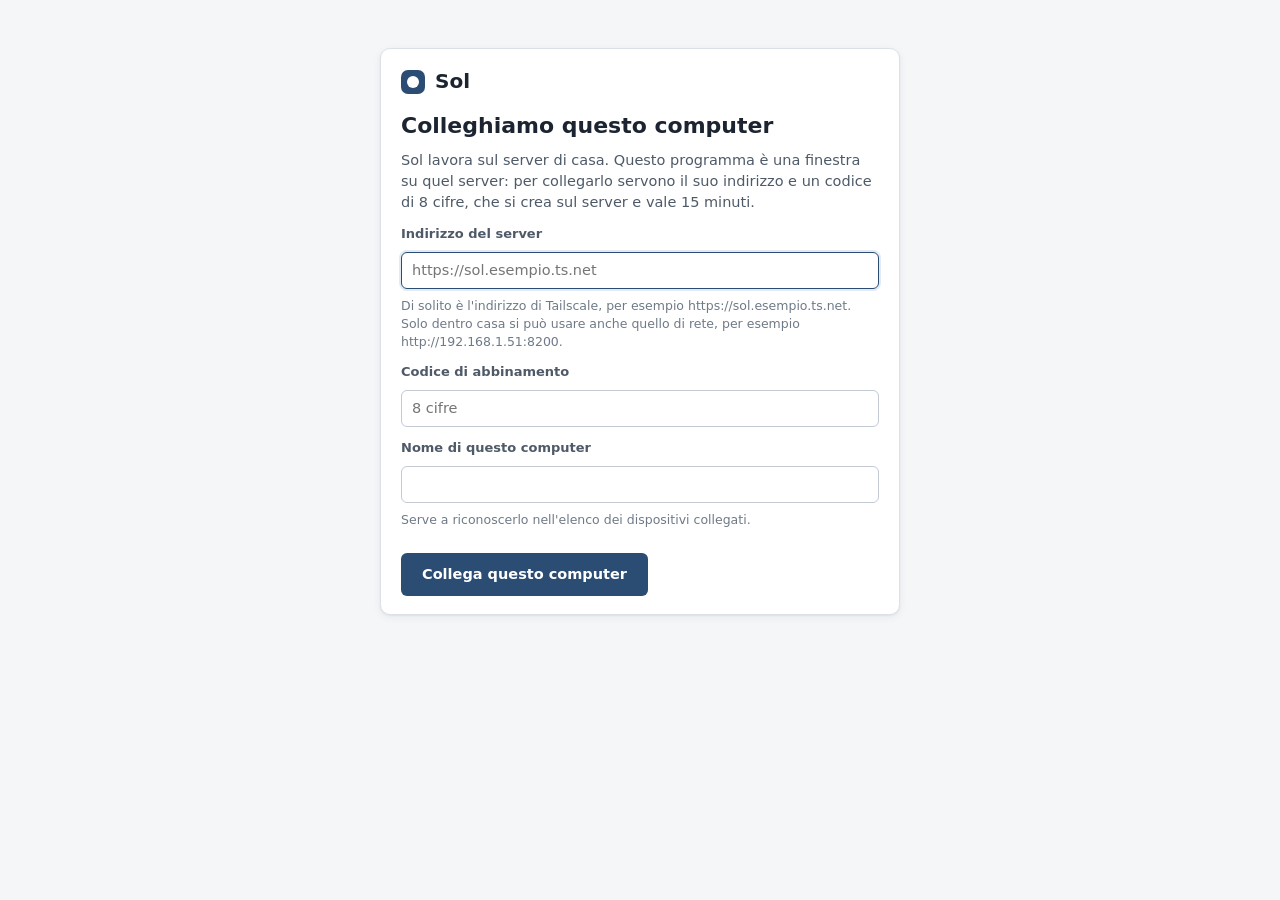
==== pc/ui/index.html @ dc0b940b "Sol PC 1.0.0: programma Windows per smistare e rispondere a mano C# .NET 8, WinForms + WebView2, int" ====
<!doctype html>
<html lang="it">
<head>
  <meta charset="utf-8">
  <meta name="viewport" content="width=device-width, initial-scale=1">
  <meta name="color-scheme" content="light dark">
  <!-- Solo file di questa cartella e solo chiamate a questa origine (/locale/* e /server/*): niente internet. -->
  <meta http-equiv="Content-Security-Policy" content="default-src 'none'; script-src 'self'; style-src 'self'; img-src 'self' data:; connect-src 'self'; base-uri 'none'; form-action 'none'">
  <title>Sol</title>
  <link rel="stylesheet" href="stile.css">
</head>
<body>
  <div id="app" class="app" aria-busy="true">
    <p class="avvio">Sol si sta aprendo…</p>
  </div>
  <div id="avvisi" class="avvisi" role="status" aria-live="polite"></div>
  <noscript><p class="avvio">Per funzionare Sol ha bisogno di JavaScript.</p></noscript>
  <script src="logica.js"></script>
  <script src="api.js"></script>
  <script src="app.js"></script>
</body>
</html>
---- pc/ui/stile.css ----
/*
 * Sol per il computer: l'aspetto.
 * Sobrio e professionale: blu ardesia come colore principale, un solo colore caldo
 * (ruggine) per l'urgenza, niente decorazioni. Tema chiaro e scuro secondo Windows.
 * Font di sistema, niente risorse da fuori.
 */

:root {
  color-scheme: light;
  --fondo: #F5F6F8;
  --superficie: #FFFFFF;
  --superficie-2: #EEF1F5;
  --superficie-3: #E4E8EE;
  --bordo: #DCE1E8;
  --bordo-forte: #C3CAD4;
  --testo: #1B2430;
  --testo-2: #4E5A68;
  --testo-3: #6F7A87;
  --primario: #2B4C73;
  --primario-forte: #213B5A;
  --primario-tenue: #E2EAF4;
  --su-primario: #FFFFFF;
  --selezione: #DCE6F2;
  --selezione-bordo: #2B4C73;
  --urgente: #A63A12;
  --urgente-tenue: #F9E8E1;
  --attenzione: #7A5300;
  --attenzione-tenue: #FAF0D9;
  --ok: #2C6449;
  --ok-tenue: #E1F0E7;
  --info-tenue: #E6EDF6;
  --ombra: 0 1px 2px rgba(20, 30, 45, 0.06), 0 2px 8px rgba(20, 30, 45, 0.06);
  --ombra-alta: 0 8px 28px rgba(20, 30, 45, 0.18);
  --velo: rgba(18, 24, 33, 0.38);
  --raggio: 8px;
  --carattere: "Segoe UI Variable Text", "Segoe UI", system-ui, sans-serif;
  --carattere-titoli: "Segoe UI Variable Display", "Segoe UI", system-ui, sans-serif;
  --carattere-fisso: "Cascadia Mono", Consolas, monospace;
}

@media (prefers-color-scheme: dark) {
  :root {
    color-scheme: dark;
    --fondo: #12161C;
    --superficie: #1A2029;
    --superficie-2: #212934;
    --superficie-3: #2A3340;
    --bordo: #2D3745;
    --bordo-forte: #3D4959;
    --testo: #E3E8EE;
    --testo-2: #AAB4C1;
    --testo-3: #838E9C;
    --primario: #8FB2DB;
    --primario-forte: #ABC6E6;
    --primario-tenue: #23354B;
    --su-primario: #0E1621;
    --selezione: #253A53;
    --selezione-bordo: #8FB2DB;
    --urgente: #F0916C;
    --urgente-tenue: #3A241B;
    --attenzione: #E4BE6A;
    --attenzione-tenue: #362C17;
    --ok: #86C9A4;
    --ok-tenue: #1C3326;
    --info-tenue: #1F2C3C;
    --ombra: 0 1px 2px rgba(0, 0, 0, 0.3);
    --ombra-alta: 0 10px 30px rgba(0, 0, 0, 0.5);
    --velo: rgba(0, 0, 0, 0.55);
  }
}

*, *::before, *::after { box-sizing: border-box; }

html, body {
  height: 100%;
  margin: 0;
  overflow: hidden;
}

body {
  background: var(--fondo);
  color: var(--testo);
  font-family: var(--carattere);
  font-size: 14.5px;
  line-height: 1.45;
  -webkit-font-smoothing: antialiased;
}

h1, h2, h3 { font-family: var(--carattere-titoli); font-weight: 600; margin: 0; }
h1 { font-size: 22px; }
h2 { font-size: 16.5px; }
h3 { font-size: 15px; }
p { margin: 0; }

a { color: var(--primario); }

:focus-visible { outline: 2px solid var(--primario); outline-offset: 2px; }

.avvio { padding: 40px; color: var(--testo-2); }

.app { height: 100%; display: flex; flex-direction: column; }

/* --- Icone --- */
.icona { width: 18px; height: 18px; flex: none; fill: none; stroke: currentColor; stroke-width: 1.7; stroke-linecap: round; stroke-linejoin: round; }

/* --- Barra in alto --- */
.barra {
  display: flex; align-items: center; gap: 16px;
  height: 48px; padding: 0 14px 0 18px;
  background: var(--superficie); border-bottom: 1px solid var(--bordo);
  flex: none;
}
.marchio { display: flex; align-items: center; gap: 9px; font-family: var(--carattere-titoli); font-weight: 650; font-size: 17px; letter-spacing: 0.2px; }
.sole { width: 18px; height: 18px; border-radius: 5px; background: var(--primario); position: relative; flex: none; }
.sole::after { content: ""; position: absolute; inset: 5px; border-radius: 50%; background: var(--superficie); }
.stato-rete { display: inline-flex; align-items: center; gap: 6px; font-size: 13px; color: var(--testo-2); }
.stato-rete .icona { width: 16px; height: 16px; }
.stato-rete.bene .icona { color: var(--ok); }
.stato-rete.male { color: var(--urgente); }
.spazio { flex: 1; }

/* --- Strisce di stato --- */
.strisce { flex: none; }
.striscia {
  display: flex; align-items: center; gap: 12px; flex-wrap: wrap;
  padding: 8px 18px; font-size: 13.5px; border-bottom: 1px solid var(--bordo);
}
.striscia.prova { background: var(--attenzione-tenue); color: var(--testo); }
.striscia.prova strong { color: var(--attenzione); }
.striscia.avvertenza { background: var(--attenzione-tenue); }
.striscia.pericolo { background: var(--urgente-tenue); }
.striscia.info { background: var(--info-tenue); }

/* --- Corpo a colonne --- */
.corpo { flex: 1; min-height: 0; display: flex; }

.menu {
  width: 236px; flex: none; overflow-y: auto;
  background: var(--superficie); border-right: 1px solid var(--bordo);
  padding: 10px 8px 16px;
}
.lista-menu { list-style: none; margin: 0; padding: 0; }
.lista-menu.altre { margin-top: 14px; padding-top: 10px; border-top: 1px solid var(--bordo); }
.titoletto {
  display: flex; align-items: baseline; justify-content: space-between;
  margin: 16px 10px 6px; font-size: 12px; font-weight: 600; color: var(--testo-3); text-transform: uppercase; letter-spacing: 0.4px;
}
.titoletto .suggerimento { text-transform: none; font-weight: 400; letter-spacing: 0; }
.voce {
  width: 100%; display: flex; align-items: center; gap: 10px;
  padding: 7px 10px; border: 1px solid transparent; border-radius: 6px;
  background: none; color: var(--testo); font: inherit; text-align: left; cursor: pointer;
}
.voce:hover { background: var(--superficie-2); }
.voce.attiva { background: var(--primario-tenue); color: var(--primario-forte); font-weight: 600; }
.voce.sopra { border-color: var(--primario); border-style: dashed; background: var(--primario-tenue); }
.voce .etichetta { flex: 1; min-width: 0; overflow: hidden; text-overflow: ellipsis; white-space: nowrap; }
.voce .icona { color: var(--testo-3); }
.voce.attiva .icona { color: var(--primario); }
.gruppo-dx { display: inline-flex; align-items: center; gap: 6px; }
.contatore {
  min-width: 22px; padding: 0 6px; border-radius: 10px; text-align: center;
  background: var(--primario); color: var(--su-primario); font-size: 12px; font-weight: 600; line-height: 20px;
}
.contatore.tenue { background: var(--superficie-3); color: var(--testo-2); }
h2 .contatore { margin-left: 8px; vertical-align: 2px; }
kbd {
  display: inline-block; min-width: 18px; padding: 0 5px; border: 1px solid var(--bordo-forte); border-bottom-width: 2px; border-radius: 4px;
  font-family: var(--carattere); font-size: 11.5px; line-height: 16px; text-align: center; color: var(--testo-2); background: var(--superficie);
}
.vuoto-piccolo { padding: 6px 10px; color: var(--testo-3); font-size: 13px; }

.area { flex: 1; min-width: 0; min-height: 0; display: flex; }
.area:not(.posta) { overflow-y: auto; display: block; }

/* --- Posta: elenco --- */
.colonna-elenco {
  width: 400px; min-width: 320px; flex: none; display: flex; flex-direction: column;
  border-right: 1px solid var(--bordo); background: var(--superficie);
}
.testa-elenco { padding: 12px 12px 8px; border-bottom: 1px solid var(--bordo); flex: none; }
.riga-cerca { position: relative; }
.icona-cerca { position: absolute; left: 10px; top: 9px; color: var(--testo-3); width: 16px; height: 16px; }
.cerca { width: 100%; padding-left: 34px !important; }
.riga-titolo { display: flex; align-items: center; justify-content: space-between; gap: 10px; margin-top: 10px; }
.titolo-elenco { font-size: 15px; min-width: 0; overflow: hidden; text-overflow: ellipsis; white-space: nowrap; }
.info-selezione { font-size: 12.5px; color: var(--primario); margin-top: 4px; }
.info-selezione:empty { display: none; }

.elenco-mail { list-style: none; margin: 0; padding: 0; overflow-y: auto; flex: 1; outline: none; }
.mail {
  padding: 9px 12px 9px 14px; border-bottom: 1px solid var(--bordo); cursor: default; position: relative;
  border-left: 3px solid transparent; user-select: none;
}
.mail:hover { background: var(--superficie-2); }
.mail.selezionata { background: var(--selezione); }
.mail.attiva { border-left-color: var(--selezione-bordo); }
.mail.non-letta::before { content: ""; position: absolute; left: 4px; top: 15px; width: 6px; height: 6px; border-radius: 50%; background: var(--primario); }
.riga-1 { display: flex; justify-content: space-between; gap: 10px; align-items: baseline; }
.mittente { font-weight: 500; overflow: hidden; text-overflow: ellipsis; white-space: nowrap; }
.mail.non-letta .mittente, .mail.non-letta .oggetto { font-weight: 650; }
.ora { font-size: 12px; color: var(--testo-3); flex: none; }
.oggetto { overflow: hidden; text-overflow: ellipsis; white-space: nowrap; font-size: 13.5px; }
.riassunto-breve { overflow: hidden; text-overflow: ellipsis; white-space: nowrap; font-size: 13px; color: var(--testo-2); }
.segni { display: flex; gap: 5px; flex-wrap: wrap; margin-top: 4px; }
.segni:empty { display: none; }
.segno {
  display: inline-flex; align-items: center; gap: 4px;
  padding: 0 7px; border-radius: 4px; font-size: 11.5px; line-height: 19px; font-weight: 500;
  background: var(--superficie-3); color: var(--testo-2); white-space: nowrap;
}
.segno.urgente { background: var(--urgente-tenue); color: var(--urgente); }
.segno.controllare { background: var(--attenzione-tenue); color: var(--attenzione); }
.segno.bozza { background: var(--primario-tenue); color: var(--primario-forte); }
.segno.rispondere { background: var(--info-tenue); color: var(--primario-forte); }
.segno.ok { background: var(--ok-tenue); color: var(--ok); }
.segno.gruppo { background: transparent; border: 1px solid var(--bordo); }
.segno.gruppo.grande { font-size: 13px; line-height: 24px; padding: 0 9px; }
.segno.gruppo .icona { width: 14px; height: 14px; }
.segno.tenue { background: transparent; color: var(--testo-3); padding-left: 0; }
.vuoto { padding: 24px 16px; color: var(--testo-2); list-style: none; }
.altre { padding: 12px; text-align: center; list-style: none; }
.trascinata {
  position: fixed; top: -100px; left: -100px; padding: 6px 12px; border-radius: 6px;
  background: var(--primario); color: var(--su-primario); font-size: 13px; max-width: 280px;
  overflow: hidden; text-overflow: ellipsis; white-space: nowrap;
}

/* --- Posta: lettura --- */
.lettura { flex: 1; min-width: 0; overflow-y: auto; padding: 22px 28px 40px; }
.vuoto-lettura { max-width: 520px; margin: 60px auto; text-align: center; color: var(--testo-2); display: flex; flex-direction: column; gap: 10px; align-items: center; }
.grande { font-size: 17px; color: var(--testo); font-weight: 600; }
.mail-aperta { max-width: 860px; }
.oggetto-grande { font-size: 21px; line-height: 1.3; margin-bottom: 12px; }
.intestazioni { display: grid; grid-template-columns: max-content 1fr; gap: 3px 14px; margin: 0 0 14px; font-size: 13.5px; }
.intestazioni dt { color: var(--testo-3); }
.intestazioni dd { margin: 0; overflow-wrap: anywhere; }
.riga-gruppo { display: flex; align-items: center; gap: 10px; flex-wrap: wrap; padding: 10px 0; border-top: 1px solid var(--bordo); border-bottom: 1px solid var(--bordo); }
.riga-segni { display: flex; align-items: center; gap: 8px; flex-wrap: wrap; margin: 10px 0; }
.riquadro { padding: 12px 14px; border-radius: var(--raggio); margin: 10px 0; display: flex; flex-direction: column; gap: 8px; }
.riquadro.controllare { background: var(--attenzione-tenue); }
.riquadro.prova { background: var(--attenzione-tenue); }
.riquadro.tenue { background: var(--superficie-2); }
.riassunto-mail { padding: 10px 14px; background: var(--superficie-2); border-radius: var(--raggio); margin: 12px 0; }
.etichetta-riassunto { display: block; font-size: 11.5px; font-weight: 600; text-transform: uppercase; letter-spacing: 0.4px; color: var(--testo-3); margin-bottom: 2px; }
.allegati { list-style: none; padding: 0; margin: 8px 0; display: flex; gap: 8px; flex-wrap: wrap; }
.allegati li { display: inline-flex; gap: 6px; align-items: center; padding: 4px 10px; border: 1px solid var(--bordo); border-radius: 6px; font-size: 13px; color: var(--testo-2); }
.allegati .icona { width: 15px; height: 15px; }
.corpo-mail { white-space: pre-wrap; overflow-wrap: anywhere; font-size: 14.5px; line-height: 1.55; padding: 14px 0 6px; }
.corpo-mail.piccolo { font-size: 13.5px; color: var(--testo-2); }
.tenue { color: var(--testo-3); }
.piccolo { font-size: 12.5px; }
.forte { font-weight: 600; }

.selezione-multipla { max-width: 620px; margin: 40px auto; display: flex; flex-direction: column; gap: 14px; }
.griglia-gruppi { display: grid; grid-template-columns: repeat(auto-fill, minmax(180px, 1fr)); gap: 8px; }
.griglia-gruppi .pulsante { justify-content: flex-start; }

/* --- Bozza --- */
.sezione-bozza { max-width: 860px; margin-top: 18px; }
.pannello-bozza { border: 1px solid var(--bordo); border-radius: var(--raggio); background: var(--superficie); padding: 14px 16px; box-shadow: var(--ombra); display: flex; flex-direction: column; gap: 8px; }
.pannello-bozza.con-errore { border-color: var(--urgente); }
.pannello-bozza.inviata { background: var(--ok-tenue); border-color: transparent; box-shadow: none; }
.pannello-bozza.scartata, .pannello-bozza.in-preparazione { box-shadow: none; background: var(--superficie-2); border-color: transparent; }
.testa-bozza { display: flex; align-items: baseline; justify-content: space-between; gap: 10px; }
.salvataggio { font-size: 12.5px; color: var(--testo-3); }
.salvataggio.errore { color: var(--urgente); }
.campo-bozza { display: grid; grid-template-columns: 70px 1fr; align-items: center; gap: 8px; }
.campo-bozza label { margin: 0; color: var(--testo-3); font-size: 13px; }
.testo-bozza { min-height: 260px; resize: vertical; line-height: 1.55; font-size: 14.5px; }
.azioni-bozza { display: flex; align-items: center; gap: 8px; flex-wrap: wrap; }
.bozza-assente { display: flex; flex-direction: column; gap: 10px; padding: 16px; border: 1px dashed var(--bordo-forte); border-radius: var(--raggio); }
.bozza-assente > .pulsante { align-self: flex-start; }
.blocco-istruzioni { display: flex; flex-direction: column; gap: 6px; }
.spazio-bozza:empty { display: none; }
.spazio-bozza { margin-top: 10px; }

/* --- Pagine (riassunti, scadenze, impostazioni...) --- */
.pagina { max-width: 900px; margin: 0 auto; padding: 24px 28px 60px; display: flex; flex-direction: column; gap: 16px; }
.spiega { color: var(--testo-2); }
.scheda { background: var(--superficie); border: 1px solid var(--bordo); border-radius: 10px; padding: 18px 20px; box-shadow: var(--ombra); display: flex; flex-direction: column; gap: 10px; }
.indice { display: flex; gap: 4px; flex-wrap: wrap; }
.riassunto-testo { font-size: 15px; line-height: 1.6; white-space: pre-wrap; }
.riferimento .icona { width: 13px; height: 13px; vertical-align: -2px; margin-right: 3px; }
.riferimento { display: inline-block; padding: 0 6px; margin: 0 1px; border-radius: 4px; background: var(--primario-tenue); color: var(--primario-forte); text-decoration: none; font-size: 13px; font-weight: 600; }
.riferimento:hover { text-decoration: underline; }
.risultato-riassunto { display: flex; flex-direction: column; gap: 8px; }
.risultato-riassunto:empty { display: none; }
.elenco-semplice { list-style: none; padding: 0; margin: 0; display: flex; flex-direction: column; gap: 4px; }
.elenco-schede { list-style: none; padding: 0; margin: 0; display: flex; flex-direction: column; }
.scheda-riga { display: flex; gap: 14px; align-items: flex-start; padding: 12px 0; border-top: 1px solid var(--bordo); }
.scheda-riga:first-child { border-top: none; }
.scheda-riga.colonna { flex-direction: column; align-items: stretch; }
.scheda-riga .riga { display: flex; gap: 14px; align-items: flex-start; }
.principale { flex: 1; min-width: 0; display: flex; flex-direction: column; gap: 2px; overflow-wrap: anywhere; }
.azioni { display: flex; align-items: center; gap: 8px; flex-wrap: wrap; }
.scheda-riga .azioni { flex: none; justify-content: flex-end; max-width: 55%; }
.riga-campi { display: flex; gap: 12px; align-items: flex-end; flex-wrap: wrap; }
.campo { display: flex; flex-direction: column; gap: 4px; }
.campo.largo { flex: 1; min-width: 220px; }
.modulo-casella { margin-top: 12px; padding: 16px; border-radius: var(--raggio); background: var(--superficie-2); display: flex; flex-direction: column; gap: 8px; }
.passi { margin: 0; padding-left: 20px; display: flex; flex-direction: column; gap: 4px; }
.passi .senza-numero { list-style: none; margin: 6px 0; }
.codice-grande { display: inline-block; font-family: var(--carattere-fisso); font-size: 28px; letter-spacing: 3px; padding: 6px 16px; border-radius: 8px; background: var(--superficie); border: 1px solid var(--bordo-forte); user-select: all; }
.chiedi-testo { padding: 12px; border-radius: var(--raggio); background: var(--superficie-2); display: flex; flex-direction: column; gap: 6px; }
.valore { font-weight: 600; color: var(--primario); }

/* --- Abbinamento --- */
.pagina-abbinamento { flex: 1; overflow-y: auto; display: flex; align-items: flex-start; justify-content: center; padding: 48px 16px; }
.abbinamento { width: 100%; max-width: 520px; gap: 8px; }
.abbinamento h1 { margin-top: 6px; }
.marchio-grande { display: flex; align-items: center; gap: 10px; font-family: var(--carattere-titoli); font-size: 20px; font-weight: 650; }
.marchio-grande .sole { width: 24px; height: 24px; border-radius: 7px; }
.marchio-grande .sole::after { inset: 6px; }
.abbinamento .pulsante.grande { margin-top: 8px; align-self: flex-start; }

/* --- Campi --- */
label { display: block; font-size: 13px; font-weight: 600; color: var(--testo-2); margin-top: 4px; }
input[type="text"], input[type="search"], input[type="email"], input[type="password"], input[type="number"], input[type="date"], select, textarea {
  width: 100%; padding: 7px 10px; border: 1px solid var(--bordo-forte); border-radius: 6px;
  background: var(--superficie); color: var(--testo); font: inherit;
}
input[type="number"] { width: 110px; }
input[type="date"] { width: auto; }
.scheda-riga input[type="date"] { padding: 3px 8px; font-size: 13px; }
select { width: auto; padding: 5px 8px; }
textarea { resize: vertical; }
input:focus, select:focus, textarea:focus { outline: none; border-color: var(--primario); box-shadow: 0 0 0 2px var(--primario-tenue); }
input[type="range"] { width: 100%; max-width: 420px; accent-color: var(--primario); }
.spunta { display: flex; align-items: center; gap: 8px; font-weight: 400; color: var(--testo); cursor: pointer; }
.spunta.piccola { font-size: 12.5px; color: var(--testo-2); flex: none; margin: 0; }
.spunta input { accent-color: var(--primario); width: 16px; height: 16px; margin: 0; }
.aiuto { font-size: 12.5px; color: var(--testo-3); }

/* --- Pulsanti --- */
.pulsante {
  display: inline-flex; align-items: center; justify-content: center; gap: 7px;
  padding: 7px 14px; border-radius: 6px; border: 1px solid transparent;
  font: inherit; font-weight: 600; font-size: 13.5px; cursor: pointer; text-decoration: none; white-space: nowrap;
}
.pulsante .icona { width: 16px; height: 16px; }
.pulsante.primario { background: var(--primario); color: var(--su-primario); }
.pulsante.primario:hover { background: var(--primario-forte); }
.pulsante.secondario { background: var(--superficie); color: var(--testo); border-color: var(--bordo-forte); }
.pulsante.secondario:hover { background: var(--superficie-2); }
.pulsante.testo { background: none; color: var(--primario); padding: 5px 8px; }
.pulsante.testo:hover { background: var(--primario-tenue); }
.pulsante.pericolo { background: var(--urgente); color: #FFFFFF; }
.pulsante.piccolo { padding: 4px 10px; font-size: 12.5px; }
.pulsante.grande { padding: 10px 20px; font-size: 14.5px; }
.pulsante:disabled { opacity: 0.55; cursor: default; }
.con-conferma { display: inline-flex; align-items: center; gap: 6px; flex-wrap: wrap; }
.con-conferma .domanda { font-size: 13px; color: var(--testo-2); max-width: 340px; }

/* --- Messaggi --- */
.in-linea { padding: 8px 12px; border-radius: 6px; font-size: 13.5px; }
.in-linea.errore { background: var(--urgente-tenue); color: var(--testo); border-left: 3px solid var(--urgente); }
.in-linea.avvertenza { background: var(--attenzione-tenue); border-left: 3px solid var(--attenzione); }
.in-linea.info { background: var(--info-tenue); border-left: 3px solid var(--primario); }
.attesa { color: var(--testo-2); font-style: italic; }

.avvisi { position: fixed; right: 18px; bottom: 18px; display: flex; flex-direction: column; gap: 8px; z-index: 20; max-width: 440px; }
.avviso {
  display: flex; align-items: flex-start; gap: 10px; padding: 10px 12px 10px 14px; border-radius: 8px;
  background: var(--superficie); color: var(--testo); box-shadow: var(--ombra-alta); border-left: 4px solid var(--primario); font-size: 13.5px;
}
.avviso.ok { border-left-color: var(--ok); }
.avviso.errore { border-left-color: var(--urgente); }
.avviso-chiudi { margin-left: auto; background: none; border: none; color: var(--testo-3); cursor: pointer; padding: 0; }
.avviso-chiudi .icona { width: 15px; height: 15px; }

/* --- Finestrella delle scorciatoie --- */
.velo { position: fixed; inset: 0; background: var(--velo); display: flex; align-items: center; justify-content: center; z-index: 30; }
.finestrella { max-width: 600px; width: calc(100% - 32px); box-shadow: var(--ombra-alta); }
.finestrella > .pulsante { align-self: flex-end; }
.tabella-tasti { border-collapse: collapse; width: 100%; font-size: 13.5px; }
.tabella-tasti td { padding: 5px 8px; border-bottom: 1px solid var(--bordo); vertical-align: top; }
.tabella-tasti td:first-child { white-space: nowrap; }

@media (max-width: 1180px) {
  .colonna-elenco { width: 340px; }
  .menu { width: 210px; }
  .lettura { padding: 18px 20px 40px; }
}

/* --- Aggiunte della revisione --- */
.nota-rete { font-size: 12px; color: var(--attenzione); border: 1px solid var(--attenzione-tenue); background: var(--attenzione-tenue); border-radius: 4px; padding: 1px 7px; cursor: help; }
.striscia.fissa { font-weight: 500; }
.campo-errato { border-color: var(--urgente) !important; box-shadow: 0 0 0 2px var(--urgente-tenue) !important; }
.messaggio-bozza:empty, .spazio-banner:empty { display: none; }
.banner-bozza { display: flex; flex-direction: column; gap: 6px; padding: 8px 0; }
.segno.pec { background: var(--info-tenue); color: var(--primario-forte); }
.sposta-in { display: inline-flex; align-items: center; gap: 6px; }
.zona-casella:empty { display: none; }
.zona-casella { margin-top: 8px; }
.scheda h3 { margin-top: 6px; }
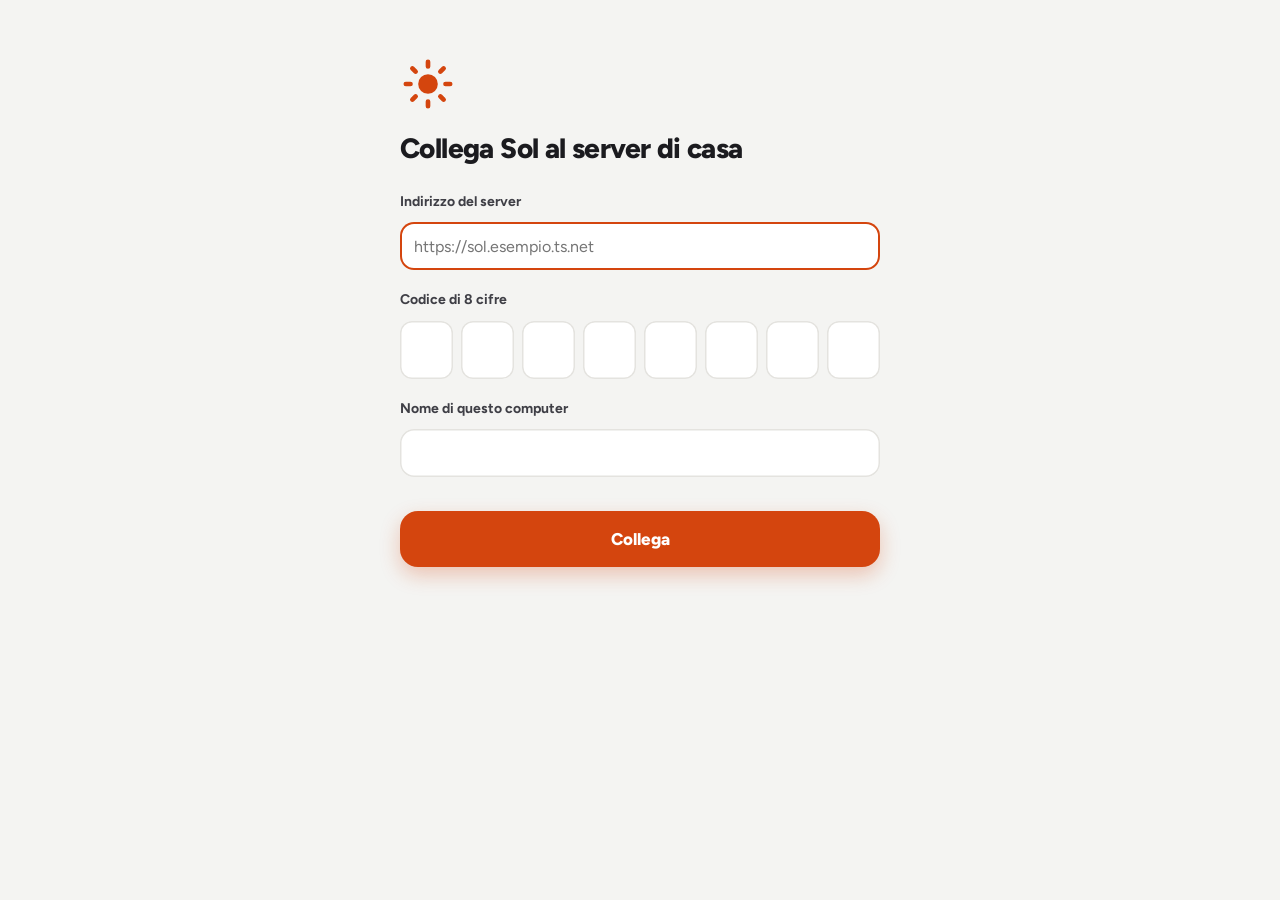
==== commit f7e8600e: "PC 2.0.0: Sol 2.0 (pagina Oggi, posta per gruppi e raccolte, risposta di Sol con tono in un tocco, S" ====
--- a/pc/ui/index.html
+++ b/pc/ui/index.html
@@ -5,7 +5,7 @@
   <meta name="viewport" content="width=device-width, initial-scale=1">
   <meta name="color-scheme" content="light dark">
   <!-- Solo file di questa cartella e solo chiamate a questa origine (/locale/* e /server/*): niente internet. -->
-  <meta http-equiv="Content-Security-Policy" content="default-src 'none'; script-src 'self'; style-src 'self'; img-src 'self' data:; connect-src 'self'; base-uri 'none'; form-action 'none'">
+  <meta http-equiv="Content-Security-Policy" content="default-src 'none'; script-src 'self'; style-src 'self'; img-src 'self' data:; font-src 'self'; connect-src 'self'; base-uri 'none'; form-action 'none'">
   <title>Sol</title>
   <link rel="stylesheet" href="stile.css">
 </head>
--- a/pc/ui/stile.css
+++ b/pc/ui/stile.css
@@ -1,396 +1,762 @@
 /*
- * Sol per il computer: l'aspetto.
- * Sobrio e professionale: blu ardesia come colore principale, un solo colore caldo
- * (ruggine) per l'urgenza, niente decorazioni. Tema chiaro e scuro secondo Windows.
- * Font di sistema, niente risorse da fuori.
+ * Sol 2.0 per il computer: l'aspetto (docs/aspetto.md e il prototipo approvato in docs/prototipo/).
+ * Fondo neutro, schede bianche con ombre leggere, accento arancio solo sulle azioni principali,
+ * colori dei gruppi solo in cerchi e pallini, rosso solo per le possibili truffe.
+ * Carattere Figtree dal pacchetto (cartella font/), niente richieste fuori; senza i file vale Segoe UI.
  */
+
+@font-face {
+  font-family: "Figtree";
+  font-style: normal;
+  font-weight: 300 900;
+  font-display: swap;
+  src: local("Figtree"), url("font/Figtree.woff2") format("woff2"), url("font/Figtree.ttf") format("truetype");
+}
 
 :root {
   color-scheme: light;
-  --fondo: #F5F6F8;
+  --fondo: #F4F4F2;
   --superficie: #FFFFFF;
-  --superficie-2: #EEF1F5;
-  --superficie-3: #E4E8EE;
-  --bordo: #DCE1E8;
-  --bordo-forte: #C3CAD4;
-  --testo: #1B2430;
-  --testo-2: #4E5A68;
-  --testo-3: #6F7A87;
-  --primario: #2B4C73;
-  --primario-forte: #213B5A;
-  --primario-tenue: #E2EAF4;
-  --su-primario: #FFFFFF;
-  --selezione: #DCE6F2;
-  --selezione-bordo: #2B4C73;
-  --urgente: #A63A12;
-  --urgente-tenue: #F9E8E1;
-  --attenzione: #7A5300;
-  --attenzione-tenue: #FAF0D9;
-  --ok: #2C6449;
-  --ok-tenue: #E1F0E7;
-  --info-tenue: #E6EDF6;
-  --ombra: 0 1px 2px rgba(20, 30, 45, 0.06), 0 2px 8px rgba(20, 30, 45, 0.06);
-  --ombra-alta: 0 8px 28px rgba(20, 30, 45, 0.18);
-  --velo: rgba(18, 24, 33, 0.38);
-  --raggio: 8px;
-  --carattere: "Segoe UI Variable Text", "Segoe UI", system-ui, sans-serif;
-  --carattere-titoli: "Segoe UI Variable Display", "Segoe UI", system-ui, sans-serif;
-  --carattere-fisso: "Cascadia Mono", Consolas, monospace;
-}
-
+  --superficie-2: #E7E6E2;
+  --superficie-3: #F1EFEA;
+  --testo: #1B1B1F;
+  --testo-2: #3F3F46;
+  --testo-corpo: #52525B;
+  --tenue: #6B6B73;
+  --tenue-2: #74747C;
+  --riga: #EFEEEB;
+  --bordo: #E4E3DF;
+  --bordo-forte: #DAD9D5;
+  --binario: #E4E3DF;
+  /* Accento: pieno con testo bianco (vedi la nota nel report: #D9480F col bianco fa 4,3:1). */
+  --accento: #D4450E;
+  --accento-ombra: rgba(212, 69, 14, 0.28);
+  --accento-tenue: #FFF1E8;
+  --accento-tenue-2: #FFE8D9;
+  --accento-bordo: #F5B48C;
+  --accento-testo: #B23A0B;
+  --accento-testo-forte: #8F2E08;
+  --su-accento: #FFFFFF;
+  --truffa: #C92A2A;
+  --truffa-tenue: #FDEEEC;
+  --truffa-testo: #9B1C1C;
+  --truffa-testo-2: #6F2A2A;
+  --truffa-bordo: #E8B4B0;
+  --urgente: #C92A2A;
+  --ok: #2B8A3E;
+  --ok-tenue: #EBF7EE;
+  --prova: #8A5A12;
+  --prova-tenue: #FBF3E3;
+  --avviso-fondo: #1B1B1F;
+  --avviso-testo: #FFFFFF;
+  --avviso-azione: #FFB38A;
+  --velo: rgba(20, 20, 20, 0.28);
+  --ombra: 0 1px 2px rgba(20, 20, 20, 0.04);
+  --ombra-rilievo: 0 1px 2px rgba(20, 20, 20, 0.04), 0 10px 28px rgba(20, 20, 20, 0.06);
+  --ombra-risposta: 0 1px 2px rgba(20, 20, 20, 0.04), 0 12px 30px rgba(20, 20, 20, 0.07);
+  --ombra-grande: 0 2px 4px rgba(20, 20, 20, 0.05), 0 18px 40px rgba(20, 20, 20, 0.10);
+  --ombra-menu: 0 4px 10px rgba(20, 20, 20, 0.06), 0 18px 40px rgba(20, 20, 20, 0.14);
+  --ombra-segmento: 0 1px 2px rgba(20, 20, 20, 0.08);
+  --durata: 200ms;
+  --curva: cubic-bezier(0.2, 0, 0, 1);
+  /* Senza Figtree: Segoe UI, che ha anche il nero (800-900) dei titoli del prototipo. */
+  --carattere: "Figtree", "Segoe UI", system-ui, sans-serif;
+}
+
+/* Tema scuro: automatico col sistema, oppure scelto nelle impostazioni (data-tema). Niente ombre: superfici più chiare. */
 @media (prefers-color-scheme: dark) {
-  :root {
+  :root:not([data-tema="chiaro"]) {
     color-scheme: dark;
-    --fondo: #12161C;
-    --superficie: #1A2029;
-    --superficie-2: #212934;
-    --superficie-3: #2A3340;
-    --bordo: #2D3745;
-    --bordo-forte: #3D4959;
-    --testo: #E3E8EE;
-    --testo-2: #AAB4C1;
-    --testo-3: #838E9C;
-    --primario: #8FB2DB;
-    --primario-forte: #ABC6E6;
-    --primario-tenue: #23354B;
-    --su-primario: #0E1621;
-    --selezione: #253A53;
-    --selezione-bordo: #8FB2DB;
-    --urgente: #F0916C;
-    --urgente-tenue: #3A241B;
-    --attenzione: #E4BE6A;
-    --attenzione-tenue: #362C17;
-    --ok: #86C9A4;
-    --ok-tenue: #1C3326;
-    --info-tenue: #1F2C3C;
-    --ombra: 0 1px 2px rgba(0, 0, 0, 0.3);
-    --ombra-alta: 0 10px 30px rgba(0, 0, 0, 0.5);
+    --fondo: #121214;
+    --superficie: #1C1C1F;
+    --superficie-2: #2A2A2E;
+    --superficie-3: #26262A;
+    --testo: #F2F2F3;
+    --testo-2: #D4D4D8;
+    --testo-corpo: #C4C4CC;
+    --tenue: #A1A1AA;
+    --tenue-2: #85858E;
+    --riga: #2C2C30;
+    --bordo: #34343A;
+    --bordo-forte: #3F3F46;
+    --binario: #2C2C30;
+    --accento: #C8460D;
+    --accento-ombra: rgba(0, 0, 0, 0);
+    --accento-tenue: #3A2418;
+    --accento-tenue-2: #3A2418;
+    --accento-bordo: #7A3A18;
+    --accento-testo: #FF9A66;
+    --accento-testo-forte: #FFB38A;
+    --truffa: #E03131;
+    --truffa-tenue: #3A1C1C;
+    --truffa-testo: #FFA8A8;
+    --truffa-testo-2: #F2C4C4;
+    --truffa-bordo: #6B2B2B;
+    --urgente: #FF8787;
+    --ok: #69DB7C;
+    --ok-tenue: #1F3225;
+    --prova: #F0CB8A;
+    --prova-tenue: #3B2F1F;
+    --avviso-fondo: #F2F2F3;
+    --avviso-testo: #1B1B1F;
+    --avviso-azione: #B23A0B;
     --velo: rgba(0, 0, 0, 0.55);
+    --ombra: none;
+    --ombra-rilievo: none;
+    --ombra-risposta: none;
+    --ombra-grande: none;
+    --ombra-menu: 0 0 0 1px #34343A;
+    --ombra-segmento: none;
   }
 }
-
+:root[data-tema="scuro"] {
+  color-scheme: dark;
+  --fondo: #121214;
+  --superficie: #1C1C1F;
+  --superficie-2: #2A2A2E;
+  --superficie-3: #26262A;
+  --testo: #F2F2F3;
+  --testo-2: #D4D4D8;
+  --testo-corpo: #C4C4CC;
+  --tenue: #A1A1AA;
+  --tenue-2: #85858E;
+  --riga: #2C2C30;
+  --bordo: #34343A;
+  --bordo-forte: #3F3F46;
+  --binario: #2C2C30;
+  --accento: #C8460D;
+  --accento-ombra: rgba(0, 0, 0, 0);
+  --accento-tenue: #3A2418;
+  --accento-tenue-2: #3A2418;
+  --accento-bordo: #7A3A18;
+  --accento-testo: #FF9A66;
+  --accento-testo-forte: #FFB38A;
+  --truffa: #E03131;
+  --truffa-tenue: #3A1C1C;
+  --truffa-testo: #FFA8A8;
+  --truffa-testo-2: #F2C4C4;
+  --truffa-bordo: #6B2B2B;
+  --urgente: #FF8787;
+  --ok: #69DB7C;
+  --ok-tenue: #1F3225;
+  --prova: #F0CB8A;
+  --prova-tenue: #3B2F1F;
+  --avviso-fondo: #F2F2F3;
+  --avviso-testo: #1B1B1F;
+  --avviso-azione: #B23A0B;
+  --velo: rgba(0, 0, 0, 0.55);
+  --ombra: none;
+  --ombra-rilievo: none;
+  --ombra-risposta: none;
+  --ombra-grande: none;
+  --ombra-menu: 0 0 0 1px #34343A;
+  --ombra-segmento: none;
+}
+
+/* --- I colori dei gruppi: pieno (pallini), tenue (sfondo del cerchio), inchiostro (iniziali) --- */
+.col-blu { --g: #2F6FDB; --g-tenue: #EAF1FD; --g-ink: #1E4FA8; --g-punto: #2F6FDB; }
+.col-verde { --g: #2B8A3E; --g-tenue: #EBF7EE; --g-ink: #1F6A30; --g-punto: #2B8A3E; }
+.col-ambra { --g: #B7791F; --g-tenue: #FBF3E3; --g-ink: #8A5A12; --g-punto: #B7791F; }
+.col-viola { --g: #7048E8; --g-tenue: #F1ECFE; --g-ink: #5532C9; --g-punto: #7048E8; }
+.col-grigio { --g: #868E96; --g-tenue: #F1F3F5; --g-ink: #495057; --g-punto: #868E96; }
+.col-ardesia { --g: #495057; --g-tenue: #EEF0F2; --g-ink: #343A40; --g-punto: #495057; }
+.col-petrolio { --g: #0F8A80; --g-tenue: #E6F6F4; --g-ink: #0B5F59; --g-punto: #0F8A80; }
+.col-rosa { --g: #D6336C; --g-tenue: #FDECF2; --g-ink: #A61E4D; --g-punto: #D6336C; }
+.col-indaco { --g: #4263EB; --g-tenue: #EDF0FE; --g-ink: #2F44B5; --g-punto: #4263EB; }
+.col-oliva { --g: #5C940D; --g-tenue: #F1F7E6; --g-ink: #3F6A08; --g-punto: #5C940D; }
+.col-marrone { --g: #9C5B2E; --g-tenue: #F7EEE8; --g-ink: #6E3D1C; --g-punto: #9C5B2E; }
+.col-ciano { --g: #1098AD; --g-tenue: #E5F6F9; --g-ink: #0B6E7D; --g-punto: #1098AD; }
+
+@media (prefers-color-scheme: dark) {
+  :root:not([data-tema="chiaro"]) .col-blu { --g-tenue: #202D45; --g-ink: #A8C5F7; }
+  :root:not([data-tema="chiaro"]) .col-verde { --g-tenue: #1F3225; --g-ink: #9AD5A6; }
+  :root:not([data-tema="chiaro"]) .col-ambra { --g-tenue: #3B2F1F; --g-ink: #EBC27E; }
+  :root:not([data-tema="chiaro"]) .col-viola { --g-tenue: #2D2547; --g-ink: #C3B2F8; }
+  :root:not([data-tema="chiaro"]) .col-grigio { --g-tenue: #313337; --g-ink: #CDD3D9; }
+  :root:not([data-tema="chiaro"]) .col-ardesia { --g-tenue: #25262A; --g-ink: #C2C9D0; --g-punto: #7D868F; }
+  :root:not([data-tema="chiaro"]) .col-petrolio { --g-tenue: #193232; --g-ink: #8CD5CC; }
+  :root:not([data-tema="chiaro"]) .col-rosa { --g-tenue: #41212E; --g-ink: #F2A7C1; }
+  :root:not([data-tema="chiaro"]) .col-indaco { --g-tenue: #242A48; --g-ink: #B2BFF9; }
+  :root:not([data-tema="chiaro"]) .col-oliva { --g-tenue: #29341B; --g-ink: #B9D98A; }
+  :root:not([data-tema="chiaro"]) .col-marrone { --g-tenue: #362922; --g-ink: #DDB594; }
+  :root:not([data-tema="chiaro"]) .col-ciano { --g-tenue: #1A353B; --g-ink: #8DD3DF; }
+}
+:root[data-tema="scuro"] .col-blu { --g-tenue: #202D45; --g-ink: #A8C5F7; }
+:root[data-tema="scuro"] .col-verde { --g-tenue: #1F3225; --g-ink: #9AD5A6; }
+:root[data-tema="scuro"] .col-ambra { --g-tenue: #3B2F1F; --g-ink: #EBC27E; }
+:root[data-tema="scuro"] .col-viola { --g-tenue: #2D2547; --g-ink: #C3B2F8; }
+:root[data-tema="scuro"] .col-grigio { --g-tenue: #313337; --g-ink: #CDD3D9; }
+:root[data-tema="scuro"] .col-ardesia { --g-tenue: #25262A; --g-ink: #C2C9D0; --g-punto: #7D868F; }
+:root[data-tema="scuro"] .col-petrolio { --g-tenue: #193232; --g-ink: #8CD5CC; }
+:root[data-tema="scuro"] .col-rosa { --g-tenue: #41212E; --g-ink: #F2A7C1; }
+:root[data-tema="scuro"] .col-indaco { --g-tenue: #242A48; --g-ink: #B2BFF9; }
+:root[data-tema="scuro"] .col-oliva { --g-tenue: #29341B; --g-ink: #B9D98A; }
+:root[data-tema="scuro"] .col-marrone { --g-tenue: #362922; --g-ink: #DDB594; }
+:root[data-tema="scuro"] .col-ciano { --g-tenue: #1A353B; --g-ink: #8DD3DF; }
+
+/* --- Base --- */
 *, *::before, *::after { box-sizing: border-box; }
-
-html, body {
-  height: 100%;
-  margin: 0;
-  overflow: hidden;
-}
-
+html, body { height: 100%; margin: 0; overflow: hidden; }
 body {
   background: var(--fondo);
   color: var(--testo);
   font-family: var(--carattere);
-  font-size: 14.5px;
+  font-size: 15px;
   line-height: 1.45;
   -webkit-font-smoothing: antialiased;
 }
-
-h1, h2, h3 { font-family: var(--carattere-titoli); font-weight: 600; margin: 0; }
-h1 { font-size: 22px; }
-h2 { font-size: 16.5px; }
-h3 { font-size: 15px; }
+h1, h2, h3 { margin: 0; font-weight: 800; }
+h1 { font-size: 30px; line-height: 1.15; letter-spacing: -0.6px; }
+h2 { font-size: 21px; letter-spacing: -0.3px; }
+h3 { font-size: 17px; letter-spacing: -0.2px; }
 p { margin: 0; }
-
-a { color: var(--primario); }
-
-:focus-visible { outline: 2px solid var(--primario); outline-offset: 2px; }
-
-.avvio { padding: 40px; color: var(--testo-2); }
-
-.app { height: 100%; display: flex; flex-direction: column; }
-
-/* --- Icone --- */
-.icona { width: 18px; height: 18px; flex: none; fill: none; stroke: currentColor; stroke-width: 1.7; stroke-linecap: round; stroke-linejoin: round; }
-
-/* --- Barra in alto --- */
-.barra {
-  display: flex; align-items: center; gap: 16px;
-  height: 48px; padding: 0 14px 0 18px;
-  background: var(--superficie); border-bottom: 1px solid var(--bordo);
-  flex: none;
-}
-.marchio { display: flex; align-items: center; gap: 9px; font-family: var(--carattere-titoli); font-weight: 650; font-size: 17px; letter-spacing: 0.2px; }
-.sole { width: 18px; height: 18px; border-radius: 5px; background: var(--primario); position: relative; flex: none; }
-.sole::after { content: ""; position: absolute; inset: 5px; border-radius: 50%; background: var(--superficie); }
-.stato-rete { display: inline-flex; align-items: center; gap: 6px; font-size: 13px; color: var(--testo-2); }
-.stato-rete .icona { width: 16px; height: 16px; }
-.stato-rete.bene .icona { color: var(--ok); }
-.stato-rete.male { color: var(--urgente); }
+a { color: var(--accento-testo); text-decoration: none; }
+button, input, textarea, select { font-family: inherit; }
+:focus-visible { outline: 2px solid var(--accento); outline-offset: 2px; }
+.icona { width: 20px; height: 20px; flex: none; fill: none; stroke: currentColor; stroke-width: 2; stroke-linecap: round; stroke-linejoin: round; }
 .spazio { flex: 1; }
-
-/* --- Strisce di stato --- */
-.strisce { flex: none; }
-.striscia {
-  display: flex; align-items: center; gap: 12px; flex-wrap: wrap;
-  padding: 8px 18px; font-size: 13.5px; border-bottom: 1px solid var(--bordo);
-}
-.striscia.prova { background: var(--attenzione-tenue); color: var(--testo); }
-.striscia.prova strong { color: var(--attenzione); }
-.striscia.avvertenza { background: var(--attenzione-tenue); }
-.striscia.pericolo { background: var(--urgente-tenue); }
-.striscia.info { background: var(--info-tenue); }
-
-/* --- Corpo a colonne --- */
-.corpo { flex: 1; min-height: 0; display: flex; }
-
-.menu {
-  width: 236px; flex: none; overflow-y: auto;
-  background: var(--superficie); border-right: 1px solid var(--bordo);
-  padding: 10px 8px 16px;
-}
-.lista-menu { list-style: none; margin: 0; padding: 0; }
-.lista-menu.altre { margin-top: 14px; padding-top: 10px; border-top: 1px solid var(--bordo); }
-.titoletto {
-  display: flex; align-items: baseline; justify-content: space-between;
-  margin: 16px 10px 6px; font-size: 12px; font-weight: 600; color: var(--testo-3); text-transform: uppercase; letter-spacing: 0.4px;
-}
-.titoletto .suggerimento { text-transform: none; font-weight: 400; letter-spacing: 0; }
-.voce {
-  width: 100%; display: flex; align-items: center; gap: 10px;
-  padding: 7px 10px; border: 1px solid transparent; border-radius: 6px;
-  background: none; color: var(--testo); font: inherit; text-align: left; cursor: pointer;
-}
-.voce:hover { background: var(--superficie-2); }
-.voce.attiva { background: var(--primario-tenue); color: var(--primario-forte); font-weight: 600; }
-.voce.sopra { border-color: var(--primario); border-style: dashed; background: var(--primario-tenue); }
-.voce .etichetta { flex: 1; min-width: 0; overflow: hidden; text-overflow: ellipsis; white-space: nowrap; }
-.voce .icona { color: var(--testo-3); }
-.voce.attiva .icona { color: var(--primario); }
-.gruppo-dx { display: inline-flex; align-items: center; gap: 6px; }
-.contatore {
-  min-width: 22px; padding: 0 6px; border-radius: 10px; text-align: center;
-  background: var(--primario); color: var(--su-primario); font-size: 12px; font-weight: 600; line-height: 20px;
-}
-.contatore.tenue { background: var(--superficie-3); color: var(--testo-2); }
-h2 .contatore { margin-left: 8px; vertical-align: 2px; }
-kbd {
-  display: inline-block; min-width: 18px; padding: 0 5px; border: 1px solid var(--bordo-forte); border-bottom-width: 2px; border-radius: 4px;
-  font-family: var(--carattere); font-size: 11.5px; line-height: 16px; text-align: center; color: var(--testo-2); background: var(--superficie);
-}
-.vuoto-piccolo { padding: 6px 10px; color: var(--testo-3); font-size: 13px; }
-
-.area { flex: 1; min-width: 0; min-height: 0; display: flex; }
-.area:not(.posta) { overflow-y: auto; display: block; }
-
-/* --- Posta: elenco --- */
-.colonna-elenco {
-  width: 400px; min-width: 320px; flex: none; display: flex; flex-direction: column;
-  border-right: 1px solid var(--bordo); background: var(--superficie);
-}
-.testa-elenco { padding: 12px 12px 8px; border-bottom: 1px solid var(--bordo); flex: none; }
-.riga-cerca { position: relative; }
-.icona-cerca { position: absolute; left: 10px; top: 9px; color: var(--testo-3); width: 16px; height: 16px; }
-.cerca { width: 100%; padding-left: 34px !important; }
-.riga-titolo { display: flex; align-items: center; justify-content: space-between; gap: 10px; margin-top: 10px; }
-.titolo-elenco { font-size: 15px; min-width: 0; overflow: hidden; text-overflow: ellipsis; white-space: nowrap; }
-.info-selezione { font-size: 12.5px; color: var(--primario); margin-top: 4px; }
+.tenue { color: var(--tenue); }
+.forte { font-weight: 700; }
+.nascosto { display: none !important; }
+.avvio { padding: 40px; color: var(--tenue); }
+
+/* --- Scheletro: colonna stretta a sinistra e contenuto --- */
+.app { height: 100%; display: grid; grid-template-columns: 92px minmax(0, 1fr); }
+.app.solo { display: block; }
+.rail { height: 100%; display: flex; flex-direction: column; align-items: center; padding: 16px 0 18px; gap: 6px; background: var(--fondo); border-right: 1px solid var(--riga); overflow-y: auto; }
+.marchio { display: flex; flex-direction: column; align-items: center; gap: 2px; margin-bottom: 14px; color: var(--testo); font-size: 15px; font-weight: 800; letter-spacing: -0.3px; }
+.sole-svg { width: 30px; height: 30px; flex: none; }
+.sole-svg circle { fill: var(--accento); stroke: none; }
+.sole-svg path { stroke: var(--accento); stroke-width: 2; stroke-linecap: round; fill: none; }
+.voce-rail { position: relative; display: flex; flex-direction: column; align-items: center; gap: 4px; width: 84px; padding: 6px 0; border: none; background: none; color: var(--testo-corpo); font-size: 12px; font-weight: 600; line-height: 1.2; text-align: center; cursor: pointer; border-radius: 14px; }
+.voce-rail .pillola-icona { position: relative; width: 56px; height: 32px; border-radius: 16px; display: flex; align-items: center; justify-content: center; transition: background var(--durata) var(--curva); }
+.voce-rail .icona { width: 22px; height: 22px; }
+.voce-rail:hover .pillola-icona { background: var(--superficie-2); }
+.voce-rail[aria-current="page"] { color: var(--accento-testo); font-weight: 700; }
+.voce-rail[aria-current="page"] .pillola-icona { background: var(--accento-tenue-2); }
+.pallino-numero { position: absolute; top: -2px; right: 6px; min-width: 18px; height: 18px; border-radius: 9px; padding: 0 4px; background: var(--accento); color: var(--su-accento); font-size: 11px; font-weight: 800; display: flex; align-items: center; justify-content: center; }
+.rail .spazio { min-height: 16px; }
+.voce-tu { width: 44px; height: 44px; border-radius: 22px; border: none; background: var(--superficie-2); color: var(--testo-2); font-size: 16px; font-weight: 700; display: flex; align-items: center; justify-content: center; cursor: pointer; }
+.voce-tu[aria-current="page"] { box-shadow: 0 0 0 2px var(--accento); }
+.voce-tu .icona { width: 20px; height: 20px; }
+
+.contenuto { position: relative; min-width: 0; height: 100%; overflow-y: auto; display: flex; flex-direction: column; }
+.contenuto.posta, .contenuto.smista { overflow: hidden; }
+.area { flex: 1; min-height: 0; display: flex; flex-direction: column; }
+
+/* Pillole di stato in alto (senza collegamento, collegamento di casa non protetto) e la striscia del 401 */
+.stato-alto { display: flex; flex-wrap: wrap; gap: 8px; justify-content: center; padding: 10px 20px 0; }
+.stato-alto:empty { display: none; }
+.pillola-stato { display: inline-flex; align-items: center; gap: 6px; height: 30px; padding: 0 12px; border-radius: 999px; background: var(--superficie-2); color: var(--testo-2); font-size: 13px; font-weight: 600; }
+.pillola-stato .icona { width: 15px; height: 15px; }
+.striscia-fissa { width: 100%; max-width: 760px; display: flex; align-items: center; gap: 12px; padding: 12px 16px; border-radius: 18px; background: var(--prova-tenue); color: var(--prova); font-weight: 600; }
+.striscia-fissa span { flex: 1; }
+
+/* --- Pagine a colonna (Oggi, Riassunti, Scadenze, Aspetti risposta, Impostazioni) --- */
+.pagina { width: 100%; max-width: 700px; margin: 0 auto; padding: 26px 28px 64px; display: flex; flex-direction: column; }
+.testa-pagina { display: flex; align-items: center; justify-content: space-between; gap: 12px; min-height: 48px; }
+.testa-pagina h1 { flex: 1; min-width: 0; }
+.sotto-titolo { margin-top: 6px; font-size: 15px; color: var(--tenue); }
+.scheda { background: var(--superficie); border-radius: 24px; padding: 18px 20px; box-shadow: var(--ombra-rilievo); display: flex; flex-direction: column; gap: 10px; }
+.scheda.piatta { box-shadow: var(--ombra); border-radius: 20px; }
+.etichetta { font-size: 12px; font-weight: 700; letter-spacing: 0.08em; text-transform: uppercase; color: var(--tenue); }
+.titolo-sezione { display: flex; align-items: baseline; justify-content: space-between; gap: 10px; margin-top: 26px; }
+.titolo-sezione .conto { font-size: 14px; font-weight: 600; color: var(--tenue); }
+.barra-avanzamento { margin-top: 10px; height: 6px; border-radius: 3px; background: var(--binario); overflow: hidden; }
+.barra-avanzamento > span { display: block; height: 6px; border-radius: 3px; background: var(--accento); transition: width 400ms var(--curva); }
+.elenco-voci { margin-top: 14px; display: flex; flex-direction: column; gap: 10px; }
+.vuoto { padding: 18px 4px; color: var(--tenue); font-size: 15px; list-style: none; }
+.vuoto-centrato { margin: 48px auto; max-width: 420px; text-align: center; color: var(--tenue); display: flex; flex-direction: column; align-items: center; gap: 12px; }
+
+/* Il punto di oggi */
+.punto-oggi { margin-top: 18px; }
+.punto-oggi .testo-punto { font-size: 17px; line-height: 1.45; }
+.riferimento { color: inherit; text-decoration: underline; text-decoration-color: var(--accento-bordo); text-decoration-thickness: 2px; text-underline-offset: 3px; cursor: pointer; background: none; border: none; padding: 0; font: inherit; }
+.riferimento:hover { text-decoration-color: var(--accento); }
+.pillola-scadenza { display: inline-flex; align-items: center; gap: 6px; align-self: flex-start; background: var(--fondo); border-radius: 999px; padding: 6px 12px; font-size: 13px; font-weight: 600; color: var(--testo-2); border: none; cursor: pointer; }
+.pillola-scadenza .icona { width: 15px; height: 15px; }
+.scheletro { display: flex; flex-direction: column; gap: 10px; padding: 4px 0; }
+.scheletro span { display: block; height: 14px; border-radius: 7px; background: var(--superficie-2); animation: pulsa 1.8s ease-in-out infinite alternate; }
+.scheletro span:nth-child(2) { width: 92%; }
+.scheletro span:nth-child(3) { width: 64%; }
+@keyframes pulsa { from { opacity: 1; } to { opacity: 0.45; } }
+
+/* Una voce di "Da fare" */
+.voce-oggi { background: var(--superficie); border-radius: 20px; padding: 14px 14px 14px 16px; display: flex; align-items: center; gap: 12px; box-shadow: var(--ombra); }
+.voce-oggi.truffa { background: var(--truffa-tenue); box-shadow: none; }
+.voce-oggi .testi { flex: 1; min-width: 0; }
+.voce-oggi .titolo-voce { font-size: 16px; font-weight: 700; }
+.voce-oggi .sotto-voce { margin-top: 2px; font-size: 14px; color: var(--tenue); white-space: nowrap; overflow: hidden; text-overflow: ellipsis; }
+.voce-oggi.truffa .titolo-voce { color: var(--truffa-testo); }
+.voce-oggi.truffa .sotto-voce { color: var(--truffa-testo-2); }
+.cerchio { width: 44px; height: 44px; border-radius: 22px; flex: none; display: flex; align-items: center; justify-content: center; background: var(--g-tenue, var(--superficie-3)); color: var(--g-ink, var(--testo-2)); font-size: 15px; font-weight: 800; }
+.cerchio .icona { width: 22px; height: 22px; }
+.cerchio.truffa { background: var(--truffa); color: #FFFFFF; }
+.cerchio.neutro { background: var(--superficie-3); color: var(--testo-2); }
+.tutto-fatto { margin-top: 18px; display: flex; flex-direction: column; align-items: center; gap: 12px; padding: 22px 0 8px; font-size: 16px; color: var(--testo-corpo); }
+.cerchio-spunta { width: 64px; height: 64px; border-radius: 32px; background: var(--accento-tenue-2); color: var(--accento); display: flex; align-items: center; justify-content: center; }
+.cerchio-spunta .icona { width: 30px; height: 30px; stroke-width: 2.6; }
+.collegamenti { margin-top: 26px; }
+.riga-collegamento { width: 100%; display: flex; align-items: center; gap: 12px; padding: 14px 16px; background: none; border: none; color: var(--testo); font-size: 16px; font-weight: 600; text-align: left; cursor: pointer; position: relative; }
+.riga-collegamento .icona { color: var(--tenue); }
+.riga-collegamento .numero { font-size: 15px; font-weight: 700; color: var(--tenue); }
+.riga-collegamento + .riga-collegamento::before { content: ""; position: absolute; top: 0; left: 52px; right: 0; height: 1px; background: var(--riga); }
+
+/* --- Pulsanti --- */
+.pulsante { display: inline-flex; align-items: center; justify-content: center; gap: 8px; min-height: 44px; padding: 0 18px; border: none; border-radius: 999px; font-size: 15px; font-weight: 700; cursor: pointer; text-decoration: none; white-space: nowrap; transition: background var(--durata) var(--curva), box-shadow var(--durata) var(--curva), opacity var(--durata) var(--curva); }
+.pulsante .icona { width: 18px; height: 18px; stroke-width: 2.4; }
+.pulsante.pieno, .pulsante.primario { background: var(--accento); color: var(--su-accento); }
+.pulsante.pieno:hover, .pulsante.primario:hover { filter: brightness(0.94); }
+.pulsante.tenue { background: var(--accento-tenue); color: var(--accento-testo); }
+.pulsante.tenue:hover { background: var(--accento-tenue-2); }
+.pulsante.bianco, .pulsante.secondario { background: var(--superficie); color: var(--testo); box-shadow: inset 0 0 0 1.5px var(--bordo-forte); }
+.pulsante.bianco:hover, .pulsante.secondario:hover { background: var(--superficie-3); }
+.pulsante.truffa-bianco { background: var(--superficie); color: var(--truffa-testo); box-shadow: inset 0 0 0 1.5px var(--truffa-bordo); }
+.pulsante.testo { background: none; color: var(--accento-testo); padding: 0 10px; min-height: 36px; }
+.pulsante.testo:hover { background: var(--accento-tenue); }
+.pulsante.pericolo { background: var(--testo); color: var(--superficie); }
+.pulsante.piccolo { min-height: 36px; padding: 0 14px; font-size: 14px; }
+.pulsante.grande { width: 100%; min-height: 56px; border-radius: 18px; font-size: 17px; font-weight: 800; }
+.pulsante.grande.pieno, .pulsante.grande.primario { box-shadow: 0 8px 20px var(--accento-ombra); }
+.pulsante:disabled { opacity: 0.55; cursor: default; filter: none; }
+.pulsante.discreto { color: var(--tenue); }
+.rotondo { width: 44px; height: 44px; flex: none; border-radius: 22px; border: none; background: var(--superficie-2); color: var(--testo-2); display: inline-flex; align-items: center; justify-content: center; cursor: pointer; }
+.rotondo:hover { filter: brightness(0.96); }
+.rotondo .icona { width: 20px; height: 20px; stroke-width: 2.2; }
+.rotondo[aria-expanded="true"] { background: var(--bordo-forte); }
+kbd { display: inline-flex; align-items: center; justify-content: center; min-width: 20px; height: 20px; padding: 0 5px; border-radius: 6px; background: var(--superficie-3); color: var(--tenue); font-family: inherit; font-size: 12px; font-weight: 700; line-height: 1; }
+.pulsante.pieno kbd, .pulsante.grande kbd { background: rgba(255, 255, 255, 0.22); color: inherit; }
+.con-conferma { display: inline-flex; align-items: center; gap: 8px; flex-wrap: wrap; }
+.con-conferma .domanda { font-size: 14px; color: var(--testo-corpo); max-width: 360px; }
+.azioni { display: flex; align-items: center; gap: 8px; flex-wrap: wrap; }
+
+/* Pillola "Prova" accanto al titolo della Posta */
+.pillola-prova { display: inline-flex; align-items: center; height: 28px; padding: 0 11px; border-radius: 999px; border: none; background: var(--prova-tenue); color: var(--prova); font-size: 13px; font-weight: 700; cursor: pointer; }
+
+/* --- Posta: elenco al centro, mail aperta a destra --- */
+.posta-griglia { flex: 1; min-height: 0; display: grid; grid-template-columns: minmax(360px, 440px) minmax(0, 1fr); }
+.colonna-elenco { min-height: 0; overflow-y: auto; padding: 18px 20px 40px; border-right: 1px solid var(--riga); }
+.testa-elenco { display: flex; align-items: center; gap: 10px; height: 48px; }
+.testa-elenco h1 { flex: none; }
+.segmenti { margin-top: 14px; background: var(--superficie-2); border-radius: 14px; padding: 4px; display: grid; grid-template-columns: repeat(2, minmax(0, 1fr)); gap: 4px; }
+.segmenti button { height: 40px; border: none; border-radius: 11px; background: transparent; font-size: 15px; font-weight: 600; color: var(--testo-corpo); cursor: pointer; }
+.segmenti button[aria-selected="true"] { background: var(--superficie); color: var(--testo); font-weight: 700; box-shadow: var(--ombra-segmento); }
+.campo-cerca { margin-top: 14px; display: flex; align-items: center; gap: 8px; height: 48px; padding: 0 6px 0 14px; border-radius: 14px; background: var(--superficie); box-shadow: inset 0 0 0 1.5px var(--bordo); }
+.campo-cerca:focus-within { box-shadow: inset 0 0 0 2px var(--accento); }
+.campo-cerca .icona { color: var(--tenue); }
+.campo-cerca input { flex: 1; min-width: 0; height: 44px; border: none; background: none; color: var(--testo); font-size: 16px; outline: none; }
+.campo-cerca .rotondo { width: 36px; height: 36px; background: none; }
+.testa-gruppo { display: flex; align-items: center; gap: 10px; height: 48px; }
+.testa-gruppo h1 { font-size: 26px; flex: 1; min-width: 0; overflow: hidden; text-overflow: ellipsis; white-space: nowrap; }
+.filtro-attivo { margin-top: 12px; display: flex; align-items: center; gap: 6px; font-size: 14px; color: var(--tenue); }
+.filtro-attivo:empty { display: none; }
+.filtro-attivo strong { color: var(--testo); }
+.info-selezione { margin-top: 10px; font-size: 14px; font-weight: 600; color: var(--accento-testo); }
 .info-selezione:empty { display: none; }
-
-.elenco-mail { list-style: none; margin: 0; padding: 0; overflow-y: auto; flex: 1; outline: none; }
-.mail {
-  padding: 9px 12px 9px 14px; border-bottom: 1px solid var(--bordo); cursor: default; position: relative;
-  border-left: 3px solid transparent; user-select: none;
-}
-.mail:hover { background: var(--superficie-2); }
-.mail.selezionata { background: var(--selezione); }
-.mail.attiva { border-left-color: var(--selezione-bordo); }
-.mail.non-letta::before { content: ""; position: absolute; left: 4px; top: 15px; width: 6px; height: 6px; border-radius: 50%; background: var(--primario); }
-.riga-1 { display: flex; justify-content: space-between; gap: 10px; align-items: baseline; }
-.mittente { font-weight: 500; overflow: hidden; text-overflow: ellipsis; white-space: nowrap; }
-.mail.non-letta .mittente, .mail.non-letta .oggetto { font-weight: 650; }
-.ora { font-size: 12px; color: var(--testo-3); flex: none; }
-.oggetto { overflow: hidden; text-overflow: ellipsis; white-space: nowrap; font-size: 13.5px; }
-.riassunto-breve { overflow: hidden; text-overflow: ellipsis; white-space: nowrap; font-size: 13px; color: var(--testo-2); }
-.segni { display: flex; gap: 5px; flex-wrap: wrap; margin-top: 4px; }
-.segni:empty { display: none; }
-.segno {
-  display: inline-flex; align-items: center; gap: 4px;
-  padding: 0 7px; border-radius: 4px; font-size: 11.5px; line-height: 19px; font-weight: 500;
-  background: var(--superficie-3); color: var(--testo-2); white-space: nowrap;
-}
-.segno.urgente { background: var(--urgente-tenue); color: var(--urgente); }
-.segno.controllare { background: var(--attenzione-tenue); color: var(--attenzione); }
-.segno.bozza { background: var(--primario-tenue); color: var(--primario-forte); }
-.segno.rispondere { background: var(--info-tenue); color: var(--primario-forte); }
-.segno.ok { background: var(--ok-tenue); color: var(--ok); }
-.segno.gruppo { background: transparent; border: 1px solid var(--bordo); }
-.segno.gruppo.grande { font-size: 13px; line-height: 24px; padding: 0 9px; }
-.segno.gruppo .icona { width: 14px; height: 14px; }
-.segno.tenue { background: transparent; color: var(--testo-3); padding-left: 0; }
-.vuoto { padding: 24px 16px; color: var(--testo-2); list-style: none; }
-.altre { padding: 12px; text-align: center; list-style: none; }
-.trascinata {
-  position: fixed; top: -100px; left: -100px; padding: 6px 12px; border-radius: 6px;
-  background: var(--primario); color: var(--su-primario); font-size: 13px; max-width: 280px;
-  overflow: hidden; text-overflow: ellipsis; white-space: nowrap;
-}
-
-/* --- Posta: lettura --- */
-.lettura { flex: 1; min-width: 0; overflow-y: auto; padding: 22px 28px 40px; }
-.vuoto-lettura { max-width: 520px; margin: 60px auto; text-align: center; color: var(--testo-2); display: flex; flex-direction: column; gap: 10px; align-items: center; }
-.grande { font-size: 17px; color: var(--testo); font-weight: 600; }
-.mail-aperta { max-width: 860px; }
-.oggetto-grande { font-size: 21px; line-height: 1.3; margin-bottom: 12px; }
-.intestazioni { display: grid; grid-template-columns: max-content 1fr; gap: 3px 14px; margin: 0 0 14px; font-size: 13.5px; }
-.intestazioni dt { color: var(--testo-3); }
+.scheda-incerte { margin-top: 14px; width: 100%; background: var(--accento-tenue); border: none; border-radius: 18px; padding: 12px 14px; display: flex; align-items: center; gap: 12px; text-align: left; cursor: pointer; }
+.scheda-incerte .cerchio { width: 40px; height: 40px; background: var(--superficie); color: var(--accento-testo); }
+.scheda-incerte .cerchio .icona { width: 20px; height: 20px; }
+.scheda-incerte .testi { flex: 1; min-width: 0; display: flex; flex-direction: column; color: var(--accento-testo-forte); }
+.scheda-incerte .titolo-voce { font-size: 15px; font-weight: 700; }
+.scheda-incerte .sotto-voce { font-size: 13px; opacity: 0.9; }
+.scheda-incerte .pulsante { pointer-events: none; min-height: 40px; padding: 0 14px; font-size: 14px; }
+
+.elenco-mail { outline: none; }
+.sezione-posta { margin-top: 20px; }
+.testa-sezione { display: flex; align-items: center; gap: 8px; padding: 0 4px; margin-bottom: 8px; }
+.testa-sezione .pallino { width: 8px; height: 8px; border-radius: 4px; background: var(--g-punto, var(--tenue)); flex: none; }
+.testa-sezione .nome-sezione { font-size: 14px; font-weight: 700; color: var(--testo-2); background: none; border: none; padding: 0; cursor: pointer; }
+.testa-sezione .conto { font-size: 14px; color: var(--tenue); }
+.testa-sezione.sopra { border-radius: 10px; box-shadow: 0 0 0 2px var(--g-punto, var(--accento)); }
+.gruppo-righe { list-style: none; margin: 0; padding: 0; background: var(--superficie); border-radius: 20px; overflow: hidden; box-shadow: var(--ombra); }
+.gruppo-righe > li { position: relative; }
+li.mail { position: relative; display: flex; gap: 12px; padding: 14px 16px; align-items: flex-start; cursor: default; user-select: none; transition: background var(--durata) var(--curva), opacity var(--durata) var(--curva), transform var(--durata) var(--curva); }
+li.mail + li.mail::before, .gruppo-righe li + li::before { content: ""; position: absolute; top: 0; left: 68px; right: 0; height: 1px; background: var(--riga); }
+li.mail:hover { background: var(--superficie-3); }
+li.mail.selezionata, li.mail.attiva { background: var(--accento-tenue); }
+li.mail.selezionata::before, li.mail.selezionata + li::before, li.mail.attiva::before, li.mail.attiva + li::before { background: transparent; }
+li.mail.entrata { animation: entra var(--durata) var(--curva); }
+li.mail.uscita { opacity: 0; transform: translateX(24px); }
+@keyframes entra { from { opacity: 0; transform: translateY(-8px); } to { opacity: 1; transform: none; } }
+.avatar { width: 40px; height: 40px; border-radius: 20px; flex: none; display: inline-flex; align-items: center; justify-content: center; background: var(--g-tenue, var(--superficie-3)); color: var(--g-ink, var(--testo-2)); font-size: 14px; font-weight: 800; }
+.avatar.grande { width: 48px; height: 48px; border-radius: 24px; font-size: 16px; }
+.avatar.piccolo { width: 30px; height: 30px; border-radius: 15px; font-size: 12px; }
+.contenuto-mail { flex: 1; min-width: 0; display: flex; flex-direction: column; gap: 2px; }
+.riga-1 { display: flex; justify-content: space-between; align-items: baseline; gap: 8px; }
+.mittente { font-size: 16px; font-weight: 600; color: var(--testo-2); overflow: hidden; text-overflow: ellipsis; white-space: nowrap; }
+.ora { flex: none; display: inline-flex; align-items: center; gap: 6px; font-size: 13px; color: var(--tenue-2); }
+.ora .pallino-gruppo { width: 7px; height: 7px; border-radius: 4px; background: var(--g-punto, var(--tenue)); }
+.oggetto { font-size: 15px; font-weight: 500; color: var(--testo-2); overflow: hidden; text-overflow: ellipsis; white-space: nowrap; }
+.riga-3 { display: flex; align-items: center; gap: 6px; }
+.riassunto-breve { flex: 1; min-width: 0; font-size: 14px; color: var(--tenue-2); white-space: nowrap; overflow: hidden; text-overflow: ellipsis; }
+/* Sulle righe colorate (selezionata, sotto il mouse) il grigio più chiaro non basterebbe: si usa il tenue. */
+li.mail.selezionata .ora, li.mail.attiva .ora, li.mail:hover .ora,
+li.mail.selezionata .riassunto-breve, li.mail.attiva .riassunto-breve, li.mail:hover .riassunto-breve { color: var(--tenue); }
+li.mail.non-letta .mittente { font-weight: 800; color: var(--testo); }
+li.mail.non-letta .oggetto { font-weight: 600; color: var(--testo); }
+li.mail.non-letta .riassunto-breve { color: var(--tenue); }
+li.mail.non-letta .ora { font-weight: 700; color: var(--accento-testo); }
+li.mail.urgente .ora { color: var(--urgente); font-weight: 700; }
+.segno { flex: none; display: inline-flex; align-items: center; gap: 4px; font-size: 12px; font-weight: 700; border-radius: 999px; padding: 3px 8px; white-space: nowrap; }
+.segno .icona { width: 12px; height: 12px; stroke-width: 2.6; }
+.segno.truffa { background: var(--truffa); color: #FFFFFF; }
+.segno.pronta { background: var(--accento-tenue); color: var(--accento-testo); }
+li.mail.selezionata .segno.pronta, li.mail.attiva .segno.pronta { background: var(--superficie); }
+.riga-raccolta { width: 100%; display: flex; gap: 12px; padding: 12px 16px; align-items: center; min-height: 64px; background: none; border: none; color: var(--testo); text-align: left; cursor: pointer; position: relative; }
+.riga-raccolta:hover { background: var(--superficie-3); }
+.riga-raccolta .icona-raccolta { width: 40px; height: 40px; border-radius: 12px; flex: none; display: flex; align-items: center; justify-content: center; background: var(--g-tenue, var(--superficie-3)); color: var(--g-ink, var(--testo-corpo)); }
+.riga-raccolta .testi { flex: 1; min-width: 0; display: flex; flex-direction: column; }
+.riga-raccolta .titolo-voce { font-size: 15px; font-weight: 700; }
+.riga-raccolta .sotto-voce { font-size: 13px; color: var(--tenue-2); white-space: nowrap; overflow: hidden; text-overflow: ellipsis; }
+.riga-raccolta > .icona:last-child { color: var(--tenue-2); }
+.riga-raccolta.da-leggere .titolo-voce { font-weight: 800; }
+.riga-raccolta:hover .sotto-voce { color: var(--tenue); }
+.vedi-tutte { width: 100%; padding: 12px 16px 12px 68px; background: none; border: none; color: var(--accento-testo); font-size: 14px; font-weight: 700; text-align: left; cursor: pointer; position: relative; }
+.altre-mail { margin-top: 14px; display: flex; justify-content: center; }
+.trascinata { position: fixed; top: -100px; left: -100px; padding: 8px 14px; border-radius: 12px; background: var(--testo); color: var(--fondo); font-size: 14px; font-weight: 700; max-width: 280px; overflow: hidden; text-overflow: ellipsis; white-space: nowrap; }
+
+/* La mail aperta (colonna destra), come il prototipo Mail */
+.colonna-mail { position: relative; min-width: 0; min-height: 0; display: flex; flex-direction: column; }
+.mail-scorre { flex: 1; min-height: 0; overflow-y: auto; padding: 18px 36px 32px; }
+.mail-scorre > * { max-width: 760px; margin-left: auto; margin-right: auto; }
+.riga-strumenti { display: flex; justify-content: flex-end; align-items: center; gap: 10px; height: 48px; }
+.testa-mail { margin-top: 4px; display: flex; align-items: center; gap: 12px; }
+.testa-mail .chi { flex: 1; min-width: 0; display: flex; flex-direction: column; gap: 1px; }
+.testa-mail .nome { font-size: 17px; font-weight: 800; overflow: hidden; text-overflow: ellipsis; white-space: nowrap; }
+.testa-mail .dove { font-size: 14px; color: var(--tenue); overflow: hidden; text-overflow: ellipsis; white-space: nowrap; }
+.chip-gruppo { flex: none; height: 36px; display: inline-flex; align-items: center; gap: 4px; padding: 0 10px 0 12px; border: none; border-radius: 999px; background: var(--g-tenue, var(--superficie-3)); color: var(--g-ink, var(--testo-2)); font-size: 14px; font-weight: 700; cursor: pointer; }
+.chip-gruppo .icona { width: 14px; height: 14px; stroke-width: 2.6; }
+.dettagli-pec { margin-top: 8px; font-size: 13px; color: var(--tenue); }
+.testa-mail .ora-urgente { color: var(--urgente); font-weight: 700; }
+.solo-lettore { position: absolute; width: 1px; height: 1px; overflow: hidden; clip: rect(0 0 0 0); white-space: nowrap; }
+.segni-mail { margin-top: 10px; display: flex; flex-wrap: wrap; gap: 8px; }
+.segni-mail:empty { display: none; }
+.pillola-info { display: inline-flex; align-items: center; gap: 6px; height: 28px; padding: 0 10px; border-radius: 999px; background: var(--superficie-2); color: var(--testo-2); font-size: 13px; font-weight: 600; }
+.pillola-info .icona { width: 14px; height: 14px; }
+.riga-controllo { margin-top: 14px; display: flex; align-items: center; gap: 10px; flex-wrap: wrap; padding: 10px 12px 10px 16px; border-radius: 18px; background: var(--superficie); box-shadow: var(--ombra); }
+.riga-controllo .domanda { flex: 1; min-width: 160px; font-size: 15px; font-weight: 700; }
+.riga-controllo .pulsante { min-height: 38px; }
+.riga-controllo .nota-truffa { flex-basis: 100%; font-size: 13px; color: var(--truffa-testo); }
+.oggetto-grande { margin-top: 16px; font-size: 25px; line-height: 1.2; font-weight: 800; letter-spacing: -0.4px; overflow-wrap: anywhere; }
+.riquadro.truffa { margin-top: 14px; padding: 16px 18px; border-radius: 20px; background: var(--truffa-tenue); display: flex; flex-direction: column; gap: 10px; }
+.riquadro.truffa .testo-truffa { color: var(--truffa-testo); font-size: 15px; font-weight: 600; line-height: 1.45; }
+.riquadro.truffa .azioni .pulsante { min-height: 38px; }
+.in-breve { margin-top: 10px; font-size: 16px; line-height: 1.45; color: var(--testo-2); }
+.in-breve strong { color: var(--testo); font-weight: 700; }
+.corpo-mail { margin-top: 12px; font-size: 15px; line-height: 1.55; color: var(--testo-corpo); white-space: pre-wrap; overflow-wrap: anywhere; }
+.allegati { list-style: none; padding: 0; margin: 12px 0 0; display: flex; gap: 8px; flex-wrap: wrap; }
+.allegati li { display: inline-flex; align-items: center; gap: 6px; height: 34px; padding: 0 12px; border-radius: 10px; background: var(--superficie); box-shadow: inset 0 0 0 1px var(--bordo); font-size: 13px; font-weight: 600; color: var(--testo-2); }
+.allegati .icona { width: 14px; height: 14px; color: var(--testo-corpo); }
+.vuoto-lettura { margin: 120px auto 0; display: flex; flex-direction: column; align-items: center; gap: 12px; color: var(--tenue); font-size: 15px; }
+.vuoto-lettura .sole-svg { width: 44px; height: 44px; opacity: 0.5; }
+
+/* La risposta di Sol */
+.sezione-bozza { margin-top: 18px; }
+.risposta-sol, .pannello-bozza { background: var(--superficie); border-radius: 24px; padding: 16px 18px; box-shadow: var(--ombra-risposta); display: flex; flex-direction: column; gap: 10px; position: relative; overflow: hidden; }
+.testa-risposta { display: flex; align-items: center; justify-content: space-between; gap: 8px; min-height: 24px; }
+.titolo-risposta { display: inline-flex; align-items: center; gap: 6px; font-size: 14px; font-weight: 800; color: var(--accento-testo); }
+.titolo-risposta .sole-svg { width: 16px; height: 16px; }
+.destinatario { border: none; background: none; padding: 2px 4px; border-radius: 8px; font-size: 13px; color: var(--tenue-2); cursor: pointer; max-width: 60%; overflow: hidden; text-overflow: ellipsis; white-space: nowrap; }
+.destinatario:hover { background: var(--superficie-3); color: var(--testo-2); }
+.campi-risposta { display: flex; flex-direction: column; gap: 8px; padding: 6px 0 4px; }
+.campo-bozza { display: grid; grid-template-columns: 64px 1fr; align-items: center; gap: 8px; }
+.campo-bozza label { font-size: 13px; font-weight: 600; color: var(--tenue); }
+.testo-bozza { width: 100%; min-height: 120px; border: none; outline: none; resize: none; overflow: hidden; background: transparent; box-shadow: none; color: var(--testo); font-size: 16px; line-height: 1.5; padding: 2px 0; border-radius: 0; }
+.testo-bozza:focus, .testo-bozza:hover { background: transparent; box-shadow: none; }
+.pannello-bozza .testo-bozza { min-height: 160px; resize: vertical; overflow: auto; padding: 10px 12px; border-radius: 14px; box-shadow: inset 0 0 0 1.5px var(--bordo); }
+.pannello-bozza .testo-bozza:focus { box-shadow: inset 0 0 0 2px var(--accento); }
+.risposta-sol.in-riscrittura .testo-bozza { opacity: 0.4; }
+.barra-scorre { position: absolute; top: 0; left: 0; right: 0; height: 3px; overflow: hidden; }
+.barra-scorre::after { content: ""; position: absolute; top: 0; bottom: 0; left: -40%; width: 40%; border-radius: 2px; background: var(--accento); animation: scorre 1.6s var(--curva) 1 forwards; }
+@keyframes scorre { from { left: -40%; } to { left: 100%; } }
+.pillole-tono { display: flex; flex-wrap: wrap; gap: 8px; }
+.pillola-tono { height: 38px; padding: 0 14px; border: none; border-radius: 999px; background: var(--superficie); color: var(--testo-2); font-size: 14px; font-weight: 700; cursor: pointer; box-shadow: inset 0 0 0 1.5px var(--bordo); }
+.pillola-tono:hover { background: var(--superficie-3); }
+.pillola-tono[aria-pressed="true"] { background: var(--accento-tenue-2); color: var(--accento-testo-forte); box-shadow: inset 0 0 0 1.5px var(--accento-bordo); }
+.pillola-tono:disabled { opacity: 0.5; cursor: default; }
+.blocco-istruzioni { display: flex; flex-direction: column; gap: 8px; }
+.riga-istruzioni { display: flex; align-items: flex-end; gap: 8px; }
+.riga-istruzioni textarea { flex: 1; }
+.salvataggio { font-size: 12.5px; color: var(--tenue-2); }
+.salvataggio:empty { display: none; }
+.salvataggio.errore { color: var(--prova); font-weight: 600; }
+.scrive { display: flex; flex-direction: column; gap: 10px; padding: 6px 0 2px; }
+.scrive .frase { font-size: 15px; color: var(--tenue); }
+.risposta-inviata { flex-direction: row; align-items: center; gap: 14px; }
+.risposta-inviata .cerchio-spunta { width: 44px; height: 44px; flex: none; animation: compare 250ms var(--curva); }
+.risposta-inviata .cerchio-spunta .icona { width: 22px; height: 22px; }
+.risposta-inviata .testi { flex: 1; min-width: 0; }
+.risposta-inviata .titolo-voce { font-size: 16px; font-weight: 800; }
+.risposta-inviata .sotto-voce { font-size: 14px; color: var(--tenue); }
+.azioni-bozza { display: flex; align-items: center; gap: 8px; flex-wrap: wrap; }
+.spazio-banner:empty, .messaggio-bozza:empty { display: none; }
+.banner-bozza { display: flex; flex-direction: column; gap: 8px; }
+.pannello-bozza.scartata { box-shadow: none; background: var(--superficie-3); }
+.pannello-bozza.con-errore { box-shadow: inset 0 0 0 1.5px var(--prova); }
+
+/* La barra in basso alla colonna della mail */
+.barra-risposta { flex: none; padding: 12px 36px 22px; background: linear-gradient(rgba(0, 0, 0, 0), var(--fondo) 30%); }
+.barra-risposta:empty { display: none; }
+.barra-risposta > * { max-width: 760px; margin-left: auto; margin-right: auto; }
+.barra-risposta .attesa { display: flex; align-items: center; gap: 12px; min-height: 56px; color: var(--tenue); font-size: 15px; font-weight: 600; }
+.indicatore { position: relative; width: 96px; height: 4px; border-radius: 2px; background: var(--binario); overflow: hidden; flex: none; }
+.indicatore::after { content: ""; position: absolute; inset: 0 auto 0 0; width: 0; border-radius: 2px; background: var(--accento); animation: riempi 45s cubic-bezier(0.1, 0.6, 0.3, 1) forwards; }
+@keyframes riempi { from { width: 4%; } to { width: 92%; } }
+
+/* Menu ⋮ e "Sposta in" */
+.ancora-menu { position: relative; }
+.menu-azioni, .sposta-in-elenco { position: absolute; right: 0; top: calc(100% + 8px); z-index: 15; min-width: 260px; background: var(--superficie); border-radius: 18px; box-shadow: var(--ombra-menu); padding: 8px; display: flex; flex-direction: column; animation: compare 160ms var(--curva); }
+.sposta-in-elenco { min-width: 320px; max-height: 420px; overflow-y: auto; }
+.menu-azioni[hidden], .sposta-in-elenco[hidden] { display: none; }
+@keyframes compare { from { opacity: 0; transform: translateY(-4px); } to { opacity: 1; transform: none; } }
+.titolo-menu { padding: 6px 12px 8px; font-size: 12px; font-weight: 700; letter-spacing: 0.08em; text-transform: uppercase; color: var(--tenue); }
+.voce-menu { display: flex; align-items: center; gap: 12px; width: 100%; min-height: 44px; padding: 8px 12px; border: none; border-radius: 12px; background: none; color: var(--testo); font-size: 15px; font-weight: 600; text-align: left; cursor: pointer; }
+.voce-menu:hover, .voce-menu:focus-visible { background: var(--superficie-3); }
+.voce-menu.pericolo { color: var(--testo); font-weight: 600; }
+.voce-menu.discreto { color: var(--testo-corpo); }
+.voce-gruppo .testi { flex: 1; min-width: 0; display: flex; flex-direction: column; }
+.voce-gruppo .nome-gruppo { font-weight: 700; }
+.voce-gruppo .descrizione-gruppo { font-size: 13px; font-weight: 500; color: var(--tenue); overflow: hidden; text-overflow: ellipsis; white-space: nowrap; }
+.voce-gruppo.attuale { background: var(--g-tenue); }
+.voce-gruppo.attuale .nome-gruppo, .voce-gruppo.attuale .descrizione-gruppo { color: var(--g-ink); }
+
+/* Trascinare: i gruppi compaiono nella colonna della mail, e quello sotto si illumina del suo colore */
+.zona-trascina { position: absolute; inset: 0; z-index: 12; background: var(--fondo); padding: 40px 36px; display: flex; flex-direction: column; align-items: center; gap: 16px; animation: compare var(--durata) var(--curva); }
+.zona-trascina .titolo-zona { font-size: 21px; font-weight: 800; }
+.zona-trascina .bersagli { width: 100%; max-width: 640px; display: grid; grid-template-columns: repeat(2, minmax(0, 1fr)); gap: 10px; }
+.bersaglio { height: 64px; display: flex; align-items: center; gap: 12px; padding: 0 16px; border-radius: 18px; background: var(--superficie); box-shadow: var(--ombra); font-size: 16px; font-weight: 700; color: var(--testo); transition: background var(--durata) var(--curva), box-shadow var(--durata) var(--curva); }
+.bersaglio .pallino { width: 12px; height: 12px; border-radius: 6px; background: var(--g-punto); flex: none; }
+.bersaglio .spazio { flex: 1; }
+.bersaglio.sopra { background: var(--g-tenue); color: var(--g-ink); box-shadow: inset 0 0 0 2px var(--g-punto); }
+
+/* Più mail selezionate */
+.selezione-multipla { margin: 80px auto 0; max-width: 560px; display: flex; flex-direction: column; gap: 16px; }
+.selezione-multipla .grande { font-size: 25px; font-weight: 800; letter-spacing: -0.4px; }
+.griglia-gruppi { display: grid; grid-template-columns: repeat(2, minmax(0, 1fr)); gap: 8px; }
+.pulsante-gruppo { height: 48px; border: none; border-radius: 14px; background: var(--g-tenue); color: var(--g-ink); font-size: 15px; font-weight: 700; display: flex; align-items: center; gap: 8px; padding: 0 14px; cursor: pointer; text-align: left; }
+.pulsante-gruppo .pallino { width: 10px; height: 10px; border-radius: 5px; background: var(--g-punto); flex: none; }
+.pulsante-gruppo .nome { flex: 1; min-width: 0; overflow: hidden; text-overflow: ellipsis; white-space: nowrap; }
+.pulsante-gruppo kbd { background: var(--superficie); color: var(--g-ink); }
+
+/* --- Smista: una mail alla volta, scheda grande al centro --- */
+.smista-vista { flex: 1; min-height: 0; overflow-y: auto; }
+.smista-dentro { width: 100%; max-width: 620px; margin: 0 auto; padding: 22px 28px 40px; display: flex; flex-direction: column; }
+.testa-smista { display: grid; grid-template-columns: 44px minmax(0, 1fr) 80px; align-items: center; height: 48px; }
+.testa-smista .titolo { text-align: center; font-size: 17px; font-weight: 800; }
+.testa-smista .contatore { text-align: right; font-size: 14px; font-weight: 700; color: var(--tenue); }
+.pila { position: relative; margin-top: 22px; height: 384px; }
+.pila .dietro-1, .pila .dietro-2 { position: absolute; border-radius: 28px; }
+.pila .dietro-2 { left: 24px; right: 24px; top: 24px; height: 360px; background: var(--superficie-2); opacity: 0.7; }
+.pila .dietro-1 { left: 12px; right: 12px; top: 12px; height: 372px; background: var(--superficie-3); box-shadow: var(--ombra); }
+.scheda-grande { position: absolute; left: 0; right: 0; top: 0; height: 384px; border-radius: 28px; background: var(--superficie); padding: 24px; box-shadow: var(--ombra-grande); display: flex; flex-direction: column; transition: transform 220ms var(--curva), opacity 220ms var(--curva); }
+.scheda-grande.esce-destra { transform: translateX(60px) rotate(2deg); opacity: 0; }
+.scheda-grande.esce-sinistra { transform: translateX(-60px) rotate(-2deg); opacity: 0; }
+.scheda-grande .chi { display: flex; align-items: center; gap: 12px; }
+.scheda-grande .chi .testi { flex: 1; min-width: 0; display: flex; flex-direction: column; }
+.scheda-grande .chi .nome { font-size: 16px; font-weight: 800; }
+.scheda-grande .chi .indirizzo, .scheda-grande .chi .ora-smista { font-size: 13px; color: var(--tenue-2); }
+.scheda-grande h2 { margin-top: 18px; font-size: 23px; line-height: 1.2; letter-spacing: -0.3px; overflow-wrap: anywhere; }
+.scheda-grande .riassunto-smista { margin-top: 10px; font-size: 16px; line-height: 1.5; color: var(--testo-corpo); overflow: hidden; display: -webkit-box; -webkit-line-clamp: 5; -webkit-box-orient: vertical; }
+.scheda-grande .separatore { height: 1px; background: var(--riga); }
+.scheda-grande .etichetta { margin-top: 14px; }
+.proposta { margin-top: 8px; display: flex; align-items: center; gap: 10px; }
+.pillola-gruppo { display: inline-flex; align-items: center; gap: 8px; height: 40px; padding: 0 16px; border-radius: 999px; background: var(--g-tenue); color: var(--g-ink); font-size: 16px; font-weight: 800; }
+.pillola-gruppo .pallino { width: 10px; height: 10px; border-radius: 5px; background: var(--g-punto); }
+.proposta .sicurezza { font-size: 14px; color: var(--tenue); }
+.scelta-gruppo { margin-top: 18px; }
+.scelta-gruppo .domanda { font-size: 14px; font-weight: 700; color: var(--testo-2); }
+.scelta-gruppo .griglia-gruppi { margin-top: 10px; grid-template-columns: repeat(3, minmax(0, 1fr)); }
+.azioni-smista { margin-top: 18px; display: grid; grid-template-columns: repeat(2, minmax(0, 1fr)); gap: 10px; }
+.azioni-smista .pulsante { min-height: 60px; border-radius: 18px; font-size: 17px; font-weight: 800; }
+.azioni-smista .pulsante.pieno { box-shadow: 0 8px 20px var(--accento-ombra); }
+.fine-smista { margin-top: 110px; display: flex; flex-direction: column; align-items: center; text-align: center; gap: 12px; }
+.fine-smista .cerchio-spunta { width: 88px; height: 88px; border-radius: 44px; }
+.fine-smista .cerchio-spunta .icona { width: 40px; height: 40px; }
+.fine-smista h2 { margin-top: 8px; font-size: 26px; letter-spacing: -0.4px; }
+.fine-smista p { font-size: 16px; line-height: 1.5; color: var(--testo-corpo); max-width: 340px; }
+.fine-smista .pulsante { margin-top: 14px; min-height: 52px; border-radius: 16px; padding: 0 24px; font-size: 16px; font-weight: 800; }
+
+/* --- Tutorial: a tutto schermo, con elementi veri su dati finti --- */
+.tutorial { position: fixed; inset: 0; z-index: 50; background: var(--fondo); display: flex; flex-direction: column; animation: compare var(--durata) var(--curva); }
+.tutorial-alto { display: flex; align-items: center; justify-content: space-between; height: 64px; padding: 0 24px; }
+.tutorial-alto .marchio { flex-direction: row; gap: 8px; margin: 0; font-size: 19px; }
+.tutorial-alto .marchio .sole-svg { width: 26px; height: 26px; }
+.tutorial-corpo { flex: 1; min-height: 0; overflow-y: auto; display: flex; flex-direction: column; align-items: center; padding: 8px 24px 24px; }
+.tutorial-frase { max-width: 620px; text-align: center; font-size: 22px; line-height: 1.3; font-weight: 700; letter-spacing: -0.3px; margin: 18px 0 26px; }
+.tutorial-scena { width: 100%; max-width: 520px; display: flex; flex-direction: column; gap: 10px; }
+.tutorial-scena .scheda-grande { position: relative; height: auto; min-height: 300px; }
+.tutorial-scena .gruppo-righe li.mail { cursor: pointer; }
+.tutorial-tasti { display: flex; flex-wrap: wrap; gap: 8px; justify-content: center; margin-top: 4px; }
+.tutorial-tasti kbd { min-width: 34px; height: 34px; border-radius: 9px; font-size: 15px; background: var(--superficie); color: var(--testo-2); box-shadow: inset 0 0 0 1.5px var(--bordo), 0 2px 0 var(--bordo); }
+.tutorial-basso { display: flex; flex-direction: column; align-items: center; gap: 14px; padding: 12px 24px 26px; }
+.pallini-avanzamento { display: flex; gap: 8px; }
+.pallini-avanzamento span { width: 8px; height: 8px; border-radius: 4px; background: var(--bordo-forte); transition: width var(--durata) var(--curva), background var(--durata) var(--curva); }
+.pallini-avanzamento span.attivo { width: 22px; background: var(--accento); }
+.toast-finto { align-self: center; display: inline-flex; align-items: center; gap: 14px; padding: 10px 16px; border-radius: 14px; background: var(--avviso-fondo); color: var(--avviso-testo); font-size: 14px; font-weight: 600; }
+.toast-finto button { border: none; background: none; color: var(--avviso-azione); font-weight: 800; font-size: 14px; cursor: pointer; }
+
+/* --- Impostazioni: elenco a gruppi in schede bianche, ogni voce apre un foglio --- */
+.gruppo-imp { margin-top: 24px; display: flex; flex-direction: column; gap: 8px; }
+.gruppo-imp > .etichetta { padding: 0 4px; }
+.scheda-elenco { background: var(--superficie); border-radius: 20px; box-shadow: var(--ombra); overflow: hidden; }
+.riga-imp { width: 100%; display: flex; align-items: center; gap: 14px; min-height: 60px; padding: 10px 16px; border: none; background: none; color: var(--testo); text-align: left; cursor: pointer; position: relative; }
+.riga-imp:hover { background: var(--superficie-3); }
+.riga-imp + .riga-imp::before { content: ""; position: absolute; top: 0; left: 66px; right: 0; height: 1px; background: var(--riga); }
+.riga-imp .icona-imp { width: 36px; height: 36px; border-radius: 18px; flex: none; display: flex; align-items: center; justify-content: center; background: var(--superficie-3); color: var(--testo-2); }
+.riga-imp .icona-imp .icona { width: 18px; height: 18px; }
+.riga-imp .nome-imp { flex: none; font-size: 16px; font-weight: 600; }
+.riga-imp .valore-imp { flex: 1; min-width: 0; text-align: right; font-size: 14px; color: var(--tenue); white-space: nowrap; overflow: hidden; text-overflow: ellipsis; }
+.riga-imp > .icona:last-child { color: var(--tenue-2); width: 18px; height: 18px; }
+.pallino-stato { display: inline-block; width: 8px; height: 8px; border-radius: 4px; margin-right: 6px; vertical-align: 1px; background: var(--ok); }
+.pallino-stato.errore { background: var(--truffa); }
+.pallino-stato.attesa { background: var(--prova); }
+
+.velo-foglio { position: fixed; inset: 0; z-index: 40; background: var(--velo); animation: compare var(--durata) var(--curva); }
+.foglio { position: fixed; top: 0; right: 0; bottom: 0; z-index: 41; width: min(560px, 94vw); background: var(--fondo); box-shadow: -10px 0 40px rgba(20, 20, 20, 0.12); display: flex; flex-direction: column; animation: entraFoglio 220ms var(--curva); }
+@keyframes entraFoglio { from { transform: translateX(40px); opacity: 0; } to { transform: none; opacity: 1; } }
+.testa-foglio { display: flex; align-items: center; gap: 12px; padding: 18px 20px 6px 24px; }
+.testa-foglio h2 { flex: 1; min-width: 0; }
+.corpo-foglio { flex: 1; min-height: 0; overflow-y: auto; padding: 12px 24px 32px; display: flex; flex-direction: column; gap: 14px; }
+.corpo-foglio .spiega { font-size: 15px; line-height: 1.5; color: var(--testo-corpo); }
+
+/* Campi */
+label { display: block; font-size: 14px; font-weight: 700; color: var(--testo-2); }
+input[type="text"], input[type="search"], input[type="email"], input[type="password"], input[type="number"], input[type="date"], select, textarea {
+  width: 100%; min-height: 48px; padding: 10px 14px; border: none; border-radius: 14px;
+  background: var(--superficie); color: var(--testo); font-size: 16px; box-shadow: inset 0 0 0 1.5px var(--bordo);
+  transition: box-shadow var(--durata) var(--curva);
+}
+textarea { resize: vertical; line-height: 1.5; }
+input:focus, select:focus, textarea:focus { outline: none; box-shadow: inset 0 0 0 2px var(--accento); }
+input[readonly], textarea[readonly] { color: var(--testo-corpo); }
+input[type="number"] { width: 120px; }
+input[type="date"] { width: auto; }
+input[type="range"] { width: 100%; accent-color: var(--accento); }
+.campo { display: flex; flex-direction: column; gap: 6px; }
+.riga-campi { display: flex; gap: 12px; align-items: flex-end; flex-wrap: wrap; }
+.riga-campi .campo.largo { flex: 1; min-width: 220px; }
+.campo-errato { box-shadow: inset 0 0 0 2px var(--prova) !important; }
+.valore { font-weight: 800; color: var(--accento-testo); }
+.spunta { display: flex; align-items: center; gap: 10px; font-weight: 600; color: var(--testo); cursor: pointer; }
+.spunta input { width: 18px; height: 18px; margin: 0; accent-color: var(--accento); }
+.interruttore { display: flex; align-items: center; gap: 12px; min-height: 48px; font-size: 16px; font-weight: 600; cursor: pointer; }
+.interruttore input { appearance: none; -webkit-appearance: none; width: 48px; height: 28px; border-radius: 14px; background: var(--bordo-forte); position: relative; cursor: pointer; margin: 0; flex: none; transition: background var(--durata) var(--curva); }
+.interruttore input::after { content: ""; position: absolute; top: 3px; left: 3px; width: 22px; height: 22px; border-radius: 11px; background: #FFFFFF; transition: transform var(--durata) var(--curva); }
+.interruttore input:checked { background: var(--accento); }
+.interruttore input:checked::after { transform: translateX(20px); }
+.scelta-colori { display: flex; gap: 8px; flex-wrap: wrap; margin-top: 4px; }
+.scelta-colori[hidden] { display: none; }
+.colore-scelta { width: 30px; height: 30px; border-radius: 15px; border: none; background: var(--g); color: #FFFFFF; cursor: pointer; padding: 0; display: inline-flex; align-items: center; justify-content: center; }
+.colore-scelta[aria-pressed="true"] { box-shadow: 0 0 0 2px var(--fondo), 0 0 0 4px var(--g); }
+.colore-scelta .icona { width: 15px; height: 15px; stroke-width: 2.8; }
+.elenco-schede { list-style: none; margin: 0; padding: 0; display: flex; flex-direction: column; }
+.scheda-riga { display: flex; gap: 14px; align-items: flex-start; padding: 14px 0; position: relative; }
+.scheda-riga + .scheda-riga { border-top: 1px solid var(--riga); }
+.scheda-riga.colonna { flex-direction: column; align-items: stretch; }
+.scheda-riga .riga { display: flex; gap: 14px; align-items: flex-start; }
+.principale { flex: 1; min-width: 0; display: flex; flex-direction: column; gap: 3px; overflow-wrap: anywhere; }
+.principale .tenue { font-size: 14px; }
+.scheda-riga .azioni { flex: none; justify-content: flex-end; max-width: 62%; }
+/* Nel foglio dei gruppi le azioni stanno in una riga sotto, in grigio: l'accento resta per "Aggiungi gruppo". */
+.gruppo-impostato .riga { flex-direction: column; gap: 6px; }
+.gruppo-impostato .azioni { max-width: none; justify-content: flex-start; flex-wrap: wrap; gap: 2px; margin-left: -10px; }
+.gruppo-impostato .azioni .pulsante.testo { color: var(--testo-2); }
+.gruppo-impostato .azioni .pulsante.testo:hover { background: var(--superficie-3); }
+.gruppo-impostato .pallino-gruppo { display: inline-block; width: 12px; height: 12px; border-radius: 6px; background: var(--g-punto); margin-right: 8px; vertical-align: -1px; }
+.modulo-casella, .chiedi-testo { padding: 16px; border-radius: 18px; background: var(--superficie); box-shadow: var(--ombra); display: flex; flex-direction: column; gap: 10px; }
+.passi { margin: 0; padding-left: 20px; display: flex; flex-direction: column; gap: 6px; color: var(--testo-corpo); }
+.passi .senza-numero { list-style: none; margin: 6px 0; }
+.codice-grande { display: inline-block; font-size: 28px; font-weight: 800; letter-spacing: 3px; padding: 6px 16px; border-radius: 12px; background: var(--superficie); box-shadow: inset 0 0 0 1.5px var(--bordo-forte); user-select: all; }
+.zona-casella:empty, .zona-aggiungi:empty { display: none; }
+.intestazioni { display: grid; grid-template-columns: max-content 1fr; gap: 6px 14px; font-size: 15px; }
+.intestazioni dt { color: var(--tenue); }
 .intestazioni dd { margin: 0; overflow-wrap: anywhere; }
-.riga-gruppo { display: flex; align-items: center; gap: 10px; flex-wrap: wrap; padding: 10px 0; border-top: 1px solid var(--bordo); border-bottom: 1px solid var(--bordo); }
-.riga-segni { display: flex; align-items: center; gap: 8px; flex-wrap: wrap; margin: 10px 0; }
-.riquadro { padding: 12px 14px; border-radius: var(--raggio); margin: 10px 0; display: flex; flex-direction: column; gap: 8px; }
-.riquadro.controllare { background: var(--attenzione-tenue); }
-.riquadro.prova { background: var(--attenzione-tenue); }
-.riquadro.tenue { background: var(--superficie-2); }
-.riassunto-mail { padding: 10px 14px; background: var(--superficie-2); border-radius: var(--raggio); margin: 12px 0; }
-.etichetta-riassunto { display: block; font-size: 11.5px; font-weight: 600; text-transform: uppercase; letter-spacing: 0.4px; color: var(--testo-3); margin-bottom: 2px; }
-.allegati { list-style: none; padding: 0; margin: 8px 0; display: flex; gap: 8px; flex-wrap: wrap; }
-.allegati li { display: inline-flex; gap: 6px; align-items: center; padding: 4px 10px; border: 1px solid var(--bordo); border-radius: 6px; font-size: 13px; color: var(--testo-2); }
-.allegati .icona { width: 15px; height: 15px; }
-.corpo-mail { white-space: pre-wrap; overflow-wrap: anywhere; font-size: 14.5px; line-height: 1.55; padding: 14px 0 6px; }
-.corpo-mail.piccolo { font-size: 13.5px; color: var(--testo-2); }
-.tenue { color: var(--testo-3); }
-.piccolo { font-size: 12.5px; }
-.forte { font-weight: 600; }
-
-.selezione-multipla { max-width: 620px; margin: 40px auto; display: flex; flex-direction: column; gap: 14px; }
-.griglia-gruppi { display: grid; grid-template-columns: repeat(auto-fill, minmax(180px, 1fr)); gap: 8px; }
-.griglia-gruppi .pulsante { justify-content: flex-start; }
-
-/* --- Bozza --- */
-.sezione-bozza { max-width: 860px; margin-top: 18px; }
-.pannello-bozza { border: 1px solid var(--bordo); border-radius: var(--raggio); background: var(--superficie); padding: 14px 16px; box-shadow: var(--ombra); display: flex; flex-direction: column; gap: 8px; }
-.pannello-bozza.con-errore { border-color: var(--urgente); }
-.pannello-bozza.inviata { background: var(--ok-tenue); border-color: transparent; box-shadow: none; }
-.pannello-bozza.scartata, .pannello-bozza.in-preparazione { box-shadow: none; background: var(--superficie-2); border-color: transparent; }
-.testa-bozza { display: flex; align-items: baseline; justify-content: space-between; gap: 10px; }
-.salvataggio { font-size: 12.5px; color: var(--testo-3); }
-.salvataggio.errore { color: var(--urgente); }
-.campo-bozza { display: grid; grid-template-columns: 70px 1fr; align-items: center; gap: 8px; }
-.campo-bozza label { margin: 0; color: var(--testo-3); font-size: 13px; }
-.testo-bozza { min-height: 260px; resize: vertical; line-height: 1.55; font-size: 14.5px; }
-.azioni-bozza { display: flex; align-items: center; gap: 8px; flex-wrap: wrap; }
-.bozza-assente { display: flex; flex-direction: column; gap: 10px; padding: 16px; border: 1px dashed var(--bordo-forte); border-radius: var(--raggio); }
-.bozza-assente > .pulsante { align-self: flex-start; }
-.blocco-istruzioni { display: flex; flex-direction: column; gap: 6px; }
+
+/* Scadenze ed elenchi semplici */
+.giorno-scadenze { margin-top: 22px; display: flex; flex-direction: column; gap: 8px; }
+.giorno-scadenze > .etichetta { padding: 0 4px; }
+.riga-scadenza { display: flex; align-items: center; gap: 12px; padding: 12px 14px 12px 16px; position: relative; }
+.riga-scadenza + .riga-scadenza::before { content: ""; position: absolute; top: 0; left: 16px; right: 0; height: 1px; background: var(--riga); }
+.riga-scadenza .testi { flex: 1; min-width: 0; }
+.riga-scadenza .titolo-voce { font-size: 16px; font-weight: 600; }
+.riga-scadenza .sotto-voce { font-size: 13px; color: var(--tenue); }
+.riga-scadenza input[type="date"] { min-height: 38px; padding: 4px 10px; font-size: 14px; }
+.riga-aspetti { display: flex; align-items: center; gap: 12px; padding: 14px 14px 14px 16px; position: relative; }
+.riga-aspetti.colonna { flex-direction: column; align-items: stretch; }
+.riga-aspetti .riga { display: flex; align-items: center; gap: 12px; }
+.riga-aspetti + .riga-aspetti::before { content: ""; position: absolute; top: 0; left: 72px; right: 0; height: 1px; background: var(--riga); }
+.riga-aspetti .testi { flex: 1; min-width: 0; }
+.riga-aspetti .titolo-voce { font-size: 16px; font-weight: 700; }
+.riga-aspetti .sotto-voce { font-size: 14px; color: var(--tenue); white-space: nowrap; overflow: hidden; text-overflow: ellipsis; }
 .spazio-bozza:empty { display: none; }
-.spazio-bozza { margin-top: 10px; }
-
-/* --- Pagine (riassunti, scadenze, impostazioni...) --- */
-.pagina { max-width: 900px; margin: 0 auto; padding: 24px 28px 60px; display: flex; flex-direction: column; gap: 16px; }
-.spiega { color: var(--testo-2); }
-.scheda { background: var(--superficie); border: 1px solid var(--bordo); border-radius: 10px; padding: 18px 20px; box-shadow: var(--ombra); display: flex; flex-direction: column; gap: 10px; }
-.indice { display: flex; gap: 4px; flex-wrap: wrap; }
-.riassunto-testo { font-size: 15px; line-height: 1.6; white-space: pre-wrap; }
-.riferimento .icona { width: 13px; height: 13px; vertical-align: -2px; margin-right: 3px; }
-.riferimento { display: inline-block; padding: 0 6px; margin: 0 1px; border-radius: 4px; background: var(--primario-tenue); color: var(--primario-forte); text-decoration: none; font-size: 13px; font-weight: 600; }
-.riferimento:hover { text-decoration: underline; }
+.spazio-bozza { margin-top: 12px; }
+
+/* Riassunti */
+.campo-grande { display: flex; flex-direction: column; gap: 10px; }
+.campo-grande textarea { min-height: 96px; font-size: 17px; }
 .risultato-riassunto { display: flex; flex-direction: column; gap: 8px; }
 .risultato-riassunto:empty { display: none; }
-.elenco-semplice { list-style: none; padding: 0; margin: 0; display: flex; flex-direction: column; gap: 4px; }
-.elenco-schede { list-style: none; padding: 0; margin: 0; display: flex; flex-direction: column; }
-.scheda-riga { display: flex; gap: 14px; align-items: flex-start; padding: 12px 0; border-top: 1px solid var(--bordo); }
-.scheda-riga:first-child { border-top: none; }
-.scheda-riga.colonna { flex-direction: column; align-items: stretch; }
-.scheda-riga .riga { display: flex; gap: 14px; align-items: flex-start; }
-.principale { flex: 1; min-width: 0; display: flex; flex-direction: column; gap: 2px; overflow-wrap: anywhere; }
-.azioni { display: flex; align-items: center; gap: 8px; flex-wrap: wrap; }
-.scheda-riga .azioni { flex: none; justify-content: flex-end; max-width: 55%; }
-.riga-campi { display: flex; gap: 12px; align-items: flex-end; flex-wrap: wrap; }
-.campo { display: flex; flex-direction: column; gap: 4px; }
-.campo.largo { flex: 1; min-width: 220px; }
-.modulo-casella { margin-top: 12px; padding: 16px; border-radius: var(--raggio); background: var(--superficie-2); display: flex; flex-direction: column; gap: 8px; }
-.passi { margin: 0; padding-left: 20px; display: flex; flex-direction: column; gap: 4px; }
-.passi .senza-numero { list-style: none; margin: 6px 0; }
-.codice-grande { display: inline-block; font-family: var(--carattere-fisso); font-size: 28px; letter-spacing: 3px; padding: 6px 16px; border-radius: 8px; background: var(--superficie); border: 1px solid var(--bordo-forte); user-select: all; }
-.chiedi-testo { padding: 12px; border-radius: var(--raggio); background: var(--superficie-2); display: flex; flex-direction: column; gap: 6px; }
-.valore { font-weight: 600; color: var(--primario); }
-
-/* --- Abbinamento --- */
-.pagina-abbinamento { flex: 1; overflow-y: auto; display: flex; align-items: flex-start; justify-content: center; padding: 48px 16px; }
-.abbinamento { width: 100%; max-width: 520px; gap: 8px; }
-.abbinamento h1 { margin-top: 6px; }
-.marchio-grande { display: flex; align-items: center; gap: 10px; font-family: var(--carattere-titoli); font-size: 20px; font-weight: 650; }
-.marchio-grande .sole { width: 24px; height: 24px; border-radius: 7px; }
-.marchio-grande .sole::after { inset: 6px; }
-.abbinamento .pulsante.grande { margin-top: 8px; align-self: flex-start; }
-
-/* --- Campi --- */
-label { display: block; font-size: 13px; font-weight: 600; color: var(--testo-2); margin-top: 4px; }
-input[type="text"], input[type="search"], input[type="email"], input[type="password"], input[type="number"], input[type="date"], select, textarea {
-  width: 100%; padding: 7px 10px; border: 1px solid var(--bordo-forte); border-radius: 6px;
-  background: var(--superficie); color: var(--testo); font: inherit;
-}
-input[type="number"] { width: 110px; }
-input[type="date"] { width: auto; }
-.scheda-riga input[type="date"] { padding: 3px 8px; font-size: 13px; }
-select { width: auto; padding: 5px 8px; }
-textarea { resize: vertical; }
-input:focus, select:focus, textarea:focus { outline: none; border-color: var(--primario); box-shadow: 0 0 0 2px var(--primario-tenue); }
-input[type="range"] { width: 100%; max-width: 420px; accent-color: var(--primario); }
-.spunta { display: flex; align-items: center; gap: 8px; font-weight: 400; color: var(--testo); cursor: pointer; }
-.spunta.piccola { font-size: 12.5px; color: var(--testo-2); flex: none; margin: 0; }
-.spunta input { accent-color: var(--primario); width: 16px; height: 16px; margin: 0; }
-.aiuto { font-size: 12.5px; color: var(--testo-3); }
-
-/* --- Pulsanti --- */
-.pulsante {
-  display: inline-flex; align-items: center; justify-content: center; gap: 7px;
-  padding: 7px 14px; border-radius: 6px; border: 1px solid transparent;
-  font: inherit; font-weight: 600; font-size: 13.5px; cursor: pointer; text-decoration: none; white-space: nowrap;
-}
-.pulsante .icona { width: 16px; height: 16px; }
-.pulsante.primario { background: var(--primario); color: var(--su-primario); }
-.pulsante.primario:hover { background: var(--primario-forte); }
-.pulsante.secondario { background: var(--superficie); color: var(--testo); border-color: var(--bordo-forte); }
-.pulsante.secondario:hover { background: var(--superficie-2); }
-.pulsante.testo { background: none; color: var(--primario); padding: 5px 8px; }
-.pulsante.testo:hover { background: var(--primario-tenue); }
-.pulsante.pericolo { background: var(--urgente); color: #FFFFFF; }
-.pulsante.piccolo { padding: 4px 10px; font-size: 12.5px; }
-.pulsante.grande { padding: 10px 20px; font-size: 14.5px; }
-.pulsante:disabled { opacity: 0.55; cursor: default; }
-.con-conferma { display: inline-flex; align-items: center; gap: 6px; flex-wrap: wrap; }
-.con-conferma .domanda { font-size: 13px; color: var(--testo-2); max-width: 340px; }
-
-/* --- Messaggi --- */
-.in-linea { padding: 8px 12px; border-radius: 6px; font-size: 13.5px; }
-.in-linea.errore { background: var(--urgente-tenue); color: var(--testo); border-left: 3px solid var(--urgente); }
-.in-linea.avvertenza { background: var(--attenzione-tenue); border-left: 3px solid var(--attenzione); }
-.in-linea.info { background: var(--info-tenue); border-left: 3px solid var(--primario); }
-.attesa { color: var(--testo-2); font-style: italic; }
-
-.avvisi { position: fixed; right: 18px; bottom: 18px; display: flex; flex-direction: column; gap: 8px; z-index: 20; max-width: 440px; }
-.avviso {
-  display: flex; align-items: flex-start; gap: 10px; padding: 10px 12px 10px 14px; border-radius: 8px;
-  background: var(--superficie); color: var(--testo); box-shadow: var(--ombra-alta); border-left: 4px solid var(--primario); font-size: 13.5px;
-}
-.avviso.ok { border-left-color: var(--ok); }
-.avviso.errore { border-left-color: var(--urgente); }
-.avviso-chiudi { margin-left: auto; background: none; border: none; color: var(--testo-3); cursor: pointer; padding: 0; }
+.riassunto-testo { font-size: 17px; line-height: 1.5; white-space: pre-wrap; }
+.elenco-semplice { list-style: none; padding: 0; margin: 0; }
+.elenco-semplice li { display: flex; align-items: center; gap: 10px; padding: 12px 16px; position: relative; }
+.elenco-semplice li + li::before { content: ""; position: absolute; top: 0; left: 16px; right: 0; height: 1px; background: var(--riga); }
+.elenco-semplice .pulsante.testo { padding: 0; min-height: 0; font-size: 15px; }
+.microfono { width: 44px; height: 44px; flex: none; }
+
+/* Abbinamento (primo avvio) */
+.pagina-abbinamento { height: 100%; overflow-y: auto; display: flex; justify-content: center; padding: 56px 20px; }
+.abbinamento { width: 100%; max-width: 480px; display: flex; flex-direction: column; gap: 10px; }
+.abbinamento .sole-svg { width: 56px; height: 56px; }
+.abbinamento h1 { margin: 10px 0 8px; font-size: 28px; }
+.abbinamento label { margin-top: 10px; }
+.cifre { display: grid; grid-template-columns: repeat(8, minmax(0, 1fr)); gap: 8px; }
+.cifre input { min-height: 58px; padding: 0; text-align: center; font-size: 24px; font-weight: 800; border-radius: 12px; }
+.abbinamento .pulsante.grande { margin-top: 14px; }
+
+/* Messaggi */
+.in-linea { padding: 10px 14px; border-radius: 14px; font-size: 14px; line-height: 1.45; }
+.in-linea.errore { background: var(--prova-tenue); color: var(--prova); }
+.in-linea.avvertenza { background: var(--prova-tenue); color: var(--testo); }
+.in-linea.info { background: var(--superficie-3); color: var(--testo-2); }
+.in-linea.truffa { background: var(--truffa-tenue); color: var(--truffa-testo); font-weight: 600; }
+.in-linea.ok { background: var(--ok-tenue); color: var(--testo); }
+.attesa { color: var(--tenue); }
+
+/* Avvisi brevi in basso, al centro */
+.avvisi { position: fixed; left: 50%; bottom: 24px; transform: translateX(-50%); z-index: 60; display: flex; flex-direction: column; align-items: center; gap: 8px; width: max-content; max-width: min(560px, 92vw); }
+.avviso { display: flex; align-items: center; gap: 12px; padding: 10px 10px 10px 16px; border-radius: 14px; background: var(--avviso-fondo); color: var(--avviso-testo); box-shadow: var(--ombra-grande); font-size: 14px; font-weight: 600; animation: compare var(--durata) var(--curva); }
+.avviso.errore::before { content: ""; width: 8px; height: 8px; border-radius: 4px; background: var(--avviso-azione); flex: none; }
+.avviso-azione { border: none; background: none; color: var(--avviso-azione); font-size: 14px; font-weight: 800; cursor: pointer; padding: 4px 6px; }
+.avviso-chiudi { border: none; background: none; color: inherit; opacity: 0.7; cursor: pointer; padding: 4px; display: flex; }
 .avviso-chiudi .icona { width: 15px; height: 15px; }
 
-/* --- Finestrella delle scorciatoie --- */
-.velo { position: fixed; inset: 0; background: var(--velo); display: flex; align-items: center; justify-content: center; z-index: 30; }
-.finestrella { max-width: 600px; width: calc(100% - 32px); box-shadow: var(--ombra-alta); }
-.finestrella > .pulsante { align-self: flex-end; }
-.tabella-tasti { border-collapse: collapse; width: 100%; font-size: 13.5px; }
-.tabella-tasti td { padding: 5px 8px; border-bottom: 1px solid var(--bordo); vertical-align: top; }
+/* Finestrelle (conferme dentro la pagina, scorciatoie) */
+.velo { position: fixed; inset: 0; z-index: 45; background: var(--velo); display: flex; align-items: center; justify-content: center; animation: compare var(--durata) var(--curva); }
+.finestrella { width: calc(100% - 32px); max-width: 500px; background: var(--superficie); border-radius: 24px; padding: 22px 24px; box-shadow: var(--ombra-grande); display: flex; flex-direction: column; gap: 12px; }
+.finestrella .azioni { justify-content: flex-end; margin-top: 4px; }
+.tabella-tasti { border-collapse: collapse; width: 100%; font-size: 15px; }
+.tabella-tasti td { padding: 7px 8px; border-bottom: 1px solid var(--riga); vertical-align: middle; }
 .tabella-tasti td:first-child { white-space: nowrap; }
 
 @media (max-width: 1180px) {
-  .colonna-elenco { width: 340px; }
-  .menu { width: 210px; }
-  .lettura { padding: 18px 20px 40px; }
-}
-
-/* --- Aggiunte della revisione --- */
-.nota-rete { font-size: 12px; color: var(--attenzione); border: 1px solid var(--attenzione-tenue); background: var(--attenzione-tenue); border-radius: 4px; padding: 1px 7px; cursor: help; }
-.striscia.fissa { font-weight: 500; }
-.campo-errato { border-color: var(--urgente) !important; box-shadow: 0 0 0 2px var(--urgente-tenue) !important; }
-.messaggio-bozza:empty, .spazio-banner:empty { display: none; }
-.banner-bozza { display: flex; flex-direction: column; gap: 6px; padding: 8px 0; }
-.segno.pec { background: var(--info-tenue); color: var(--primario-forte); }
-.sposta-in { display: inline-flex; align-items: center; gap: 6px; }
-.zona-casella:empty { display: none; }
-.zona-casella { margin-top: 8px; }
-.scheda h3 { margin-top: 6px; }
+  .posta-griglia { grid-template-columns: minmax(320px, 380px) minmax(0, 1fr); }
+  .mail-scorre { padding: 16px 24px 28px; }
+  .barra-risposta { padding: 12px 24px 20px; }
+}
+
+/* Meno movimenti se Windows lo chiede: via animazioni e transizioni (resta tutto fermo e leggibile). */
+@media (prefers-reduced-motion: reduce) {
+  *, *::before, *::after { animation: none !important; transition: none !important; }
+  .indicatore::after { width: 40%; }
+  .barra-scorre::after { left: 0; width: 100%; opacity: 0.5; }
+  li.mail.uscita { opacity: 1; transform: none; }
+}
+
+/* Piccole cose comuni */
+.puntino { fill: currentColor; stroke: none; }
+.blocco { margin-top: 16px; }
+.testa-oggi { padding-top: 4px; }
+.da-fare { display: flex; flex-direction: column; }
+.testo-finto { margin-top: 0; color: var(--testo); font-size: 16px; line-height: 1.5; }
+.pagina > .scheda-elenco.collegamenti { margin-top: 26px; }
+.spazio-incerte:empty { display: none; }
